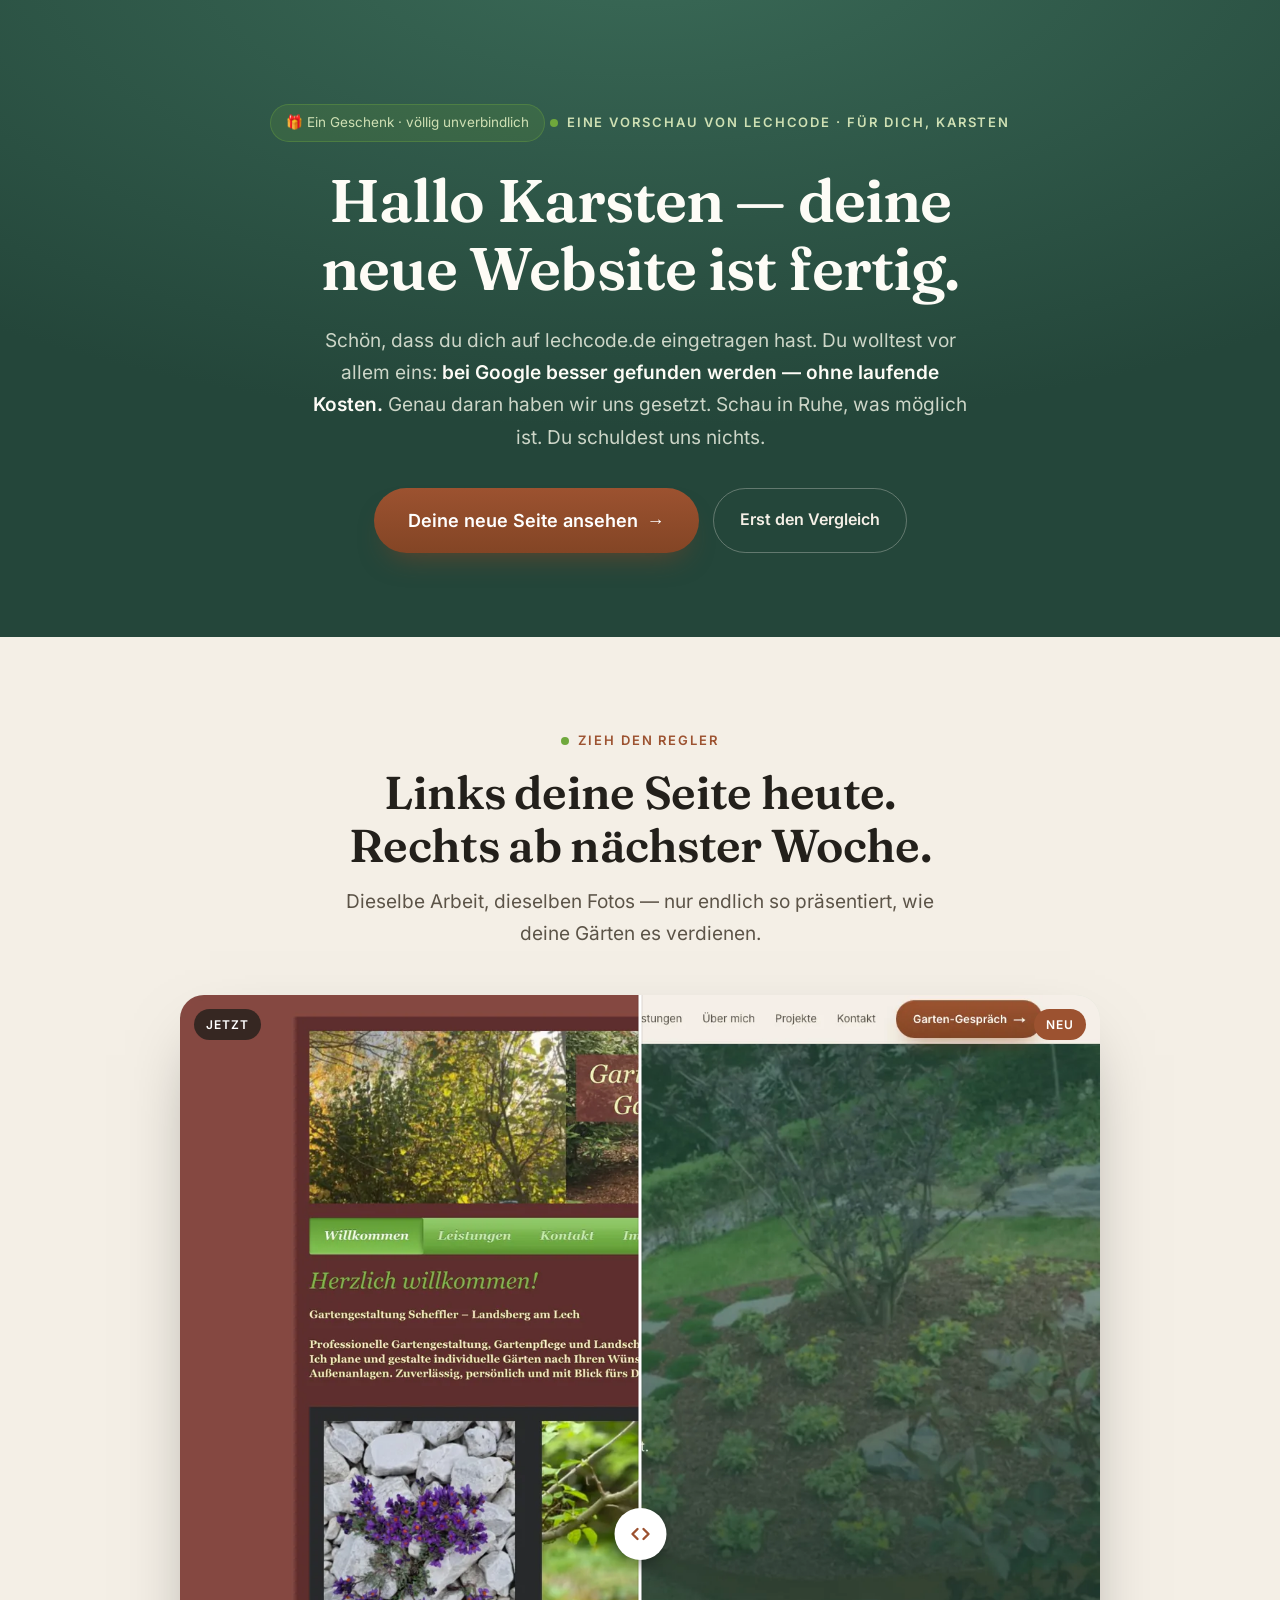
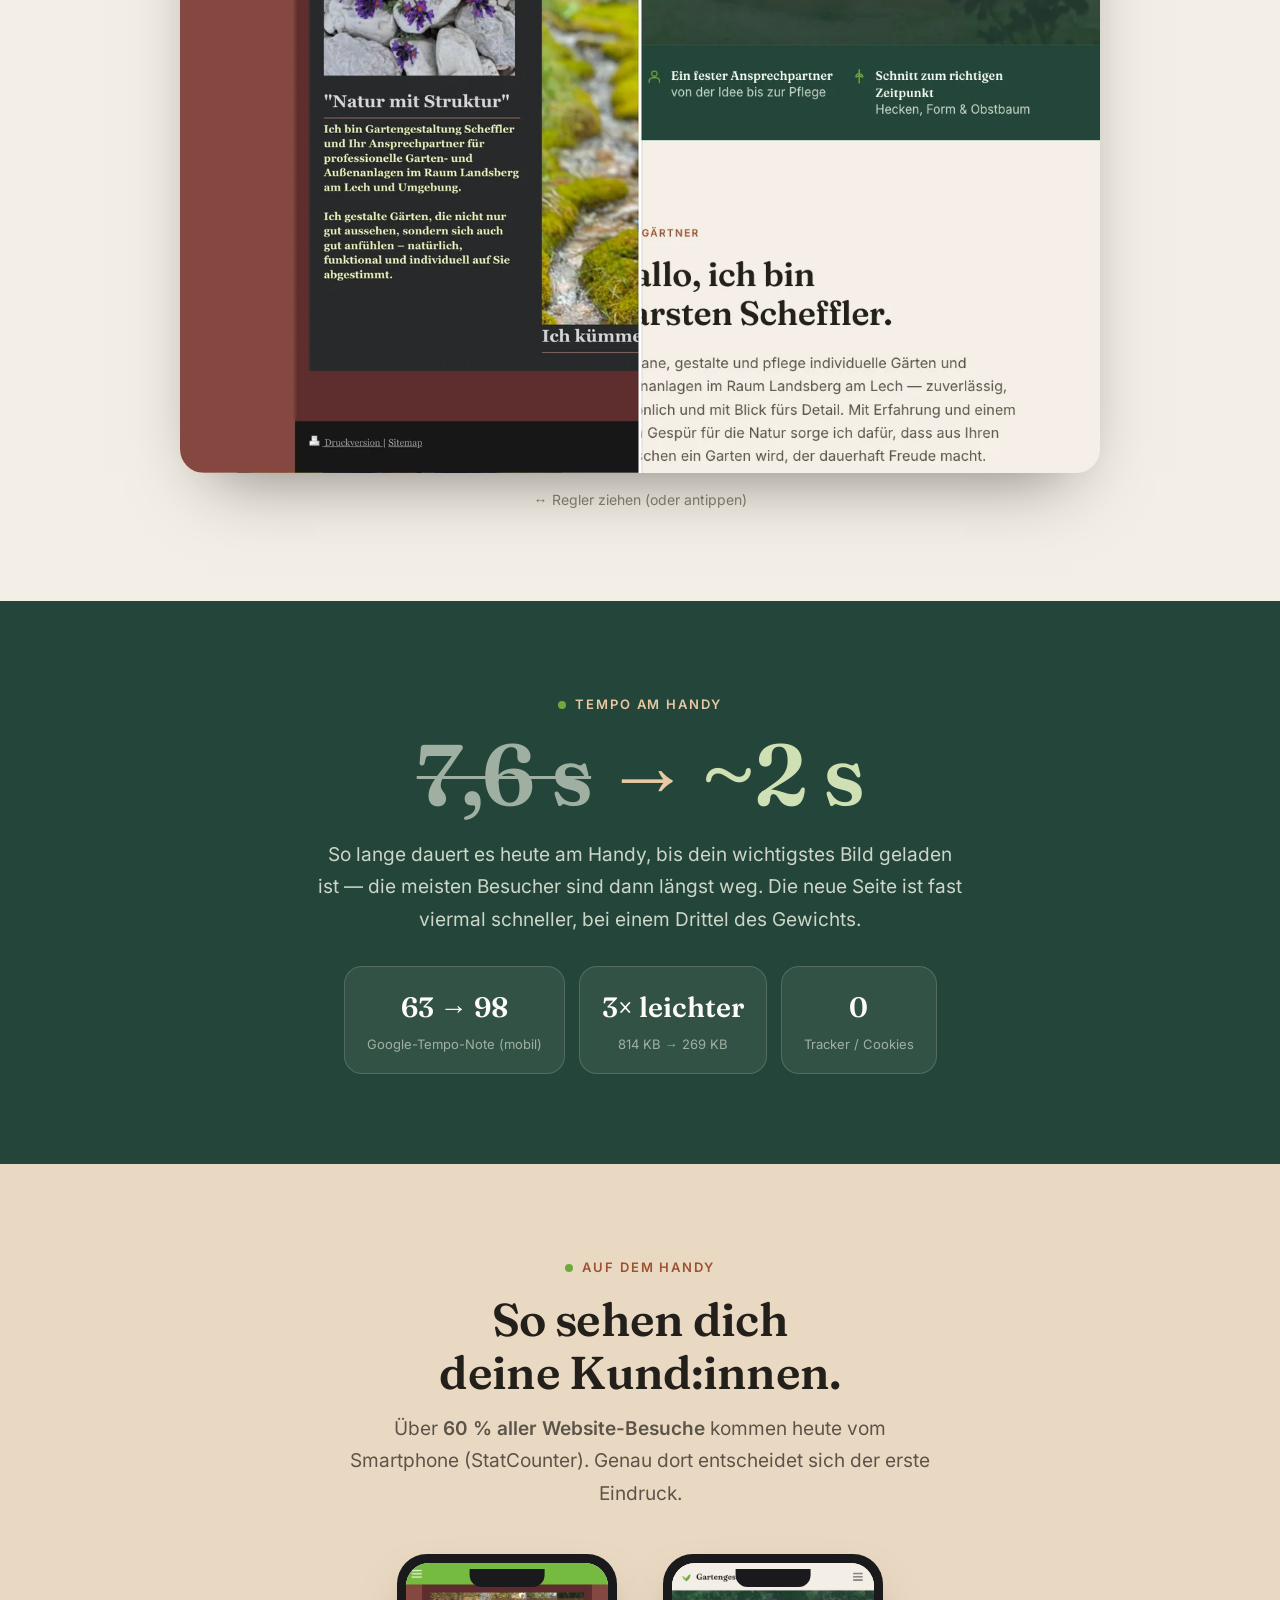
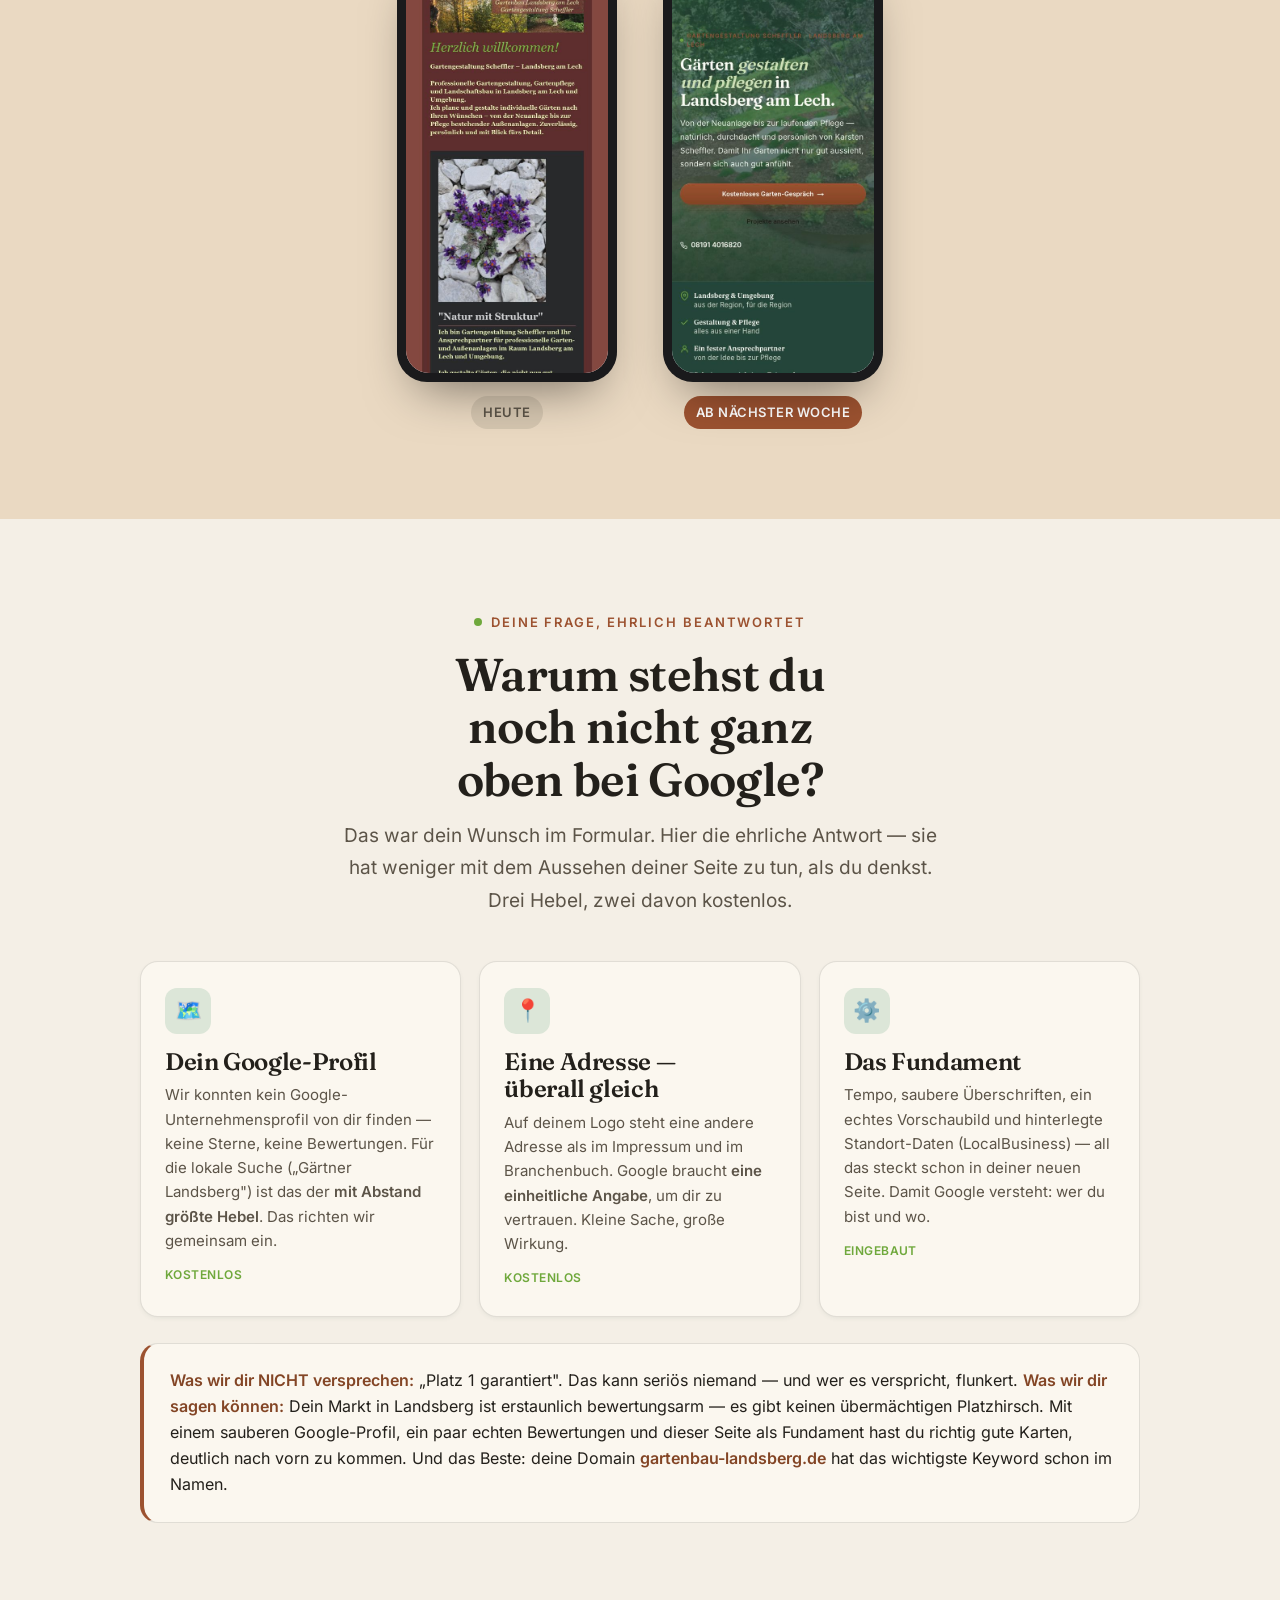
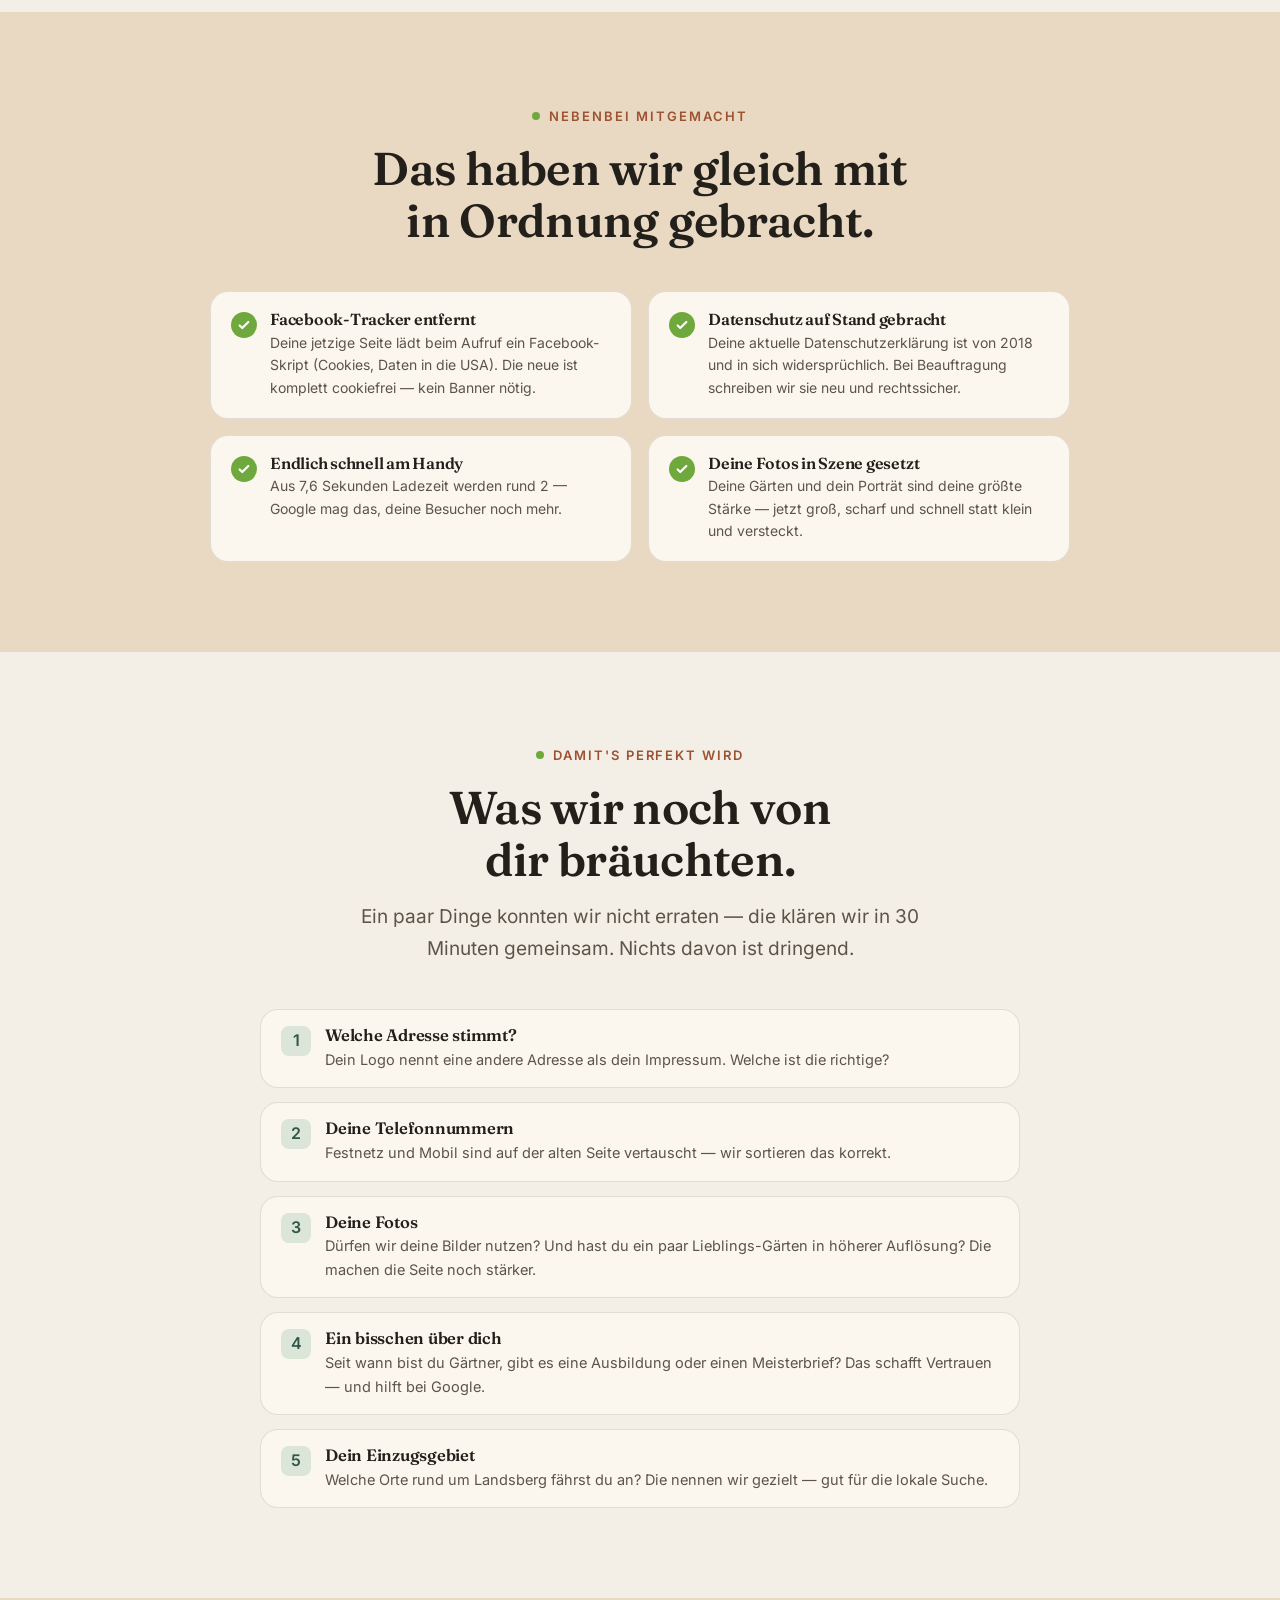
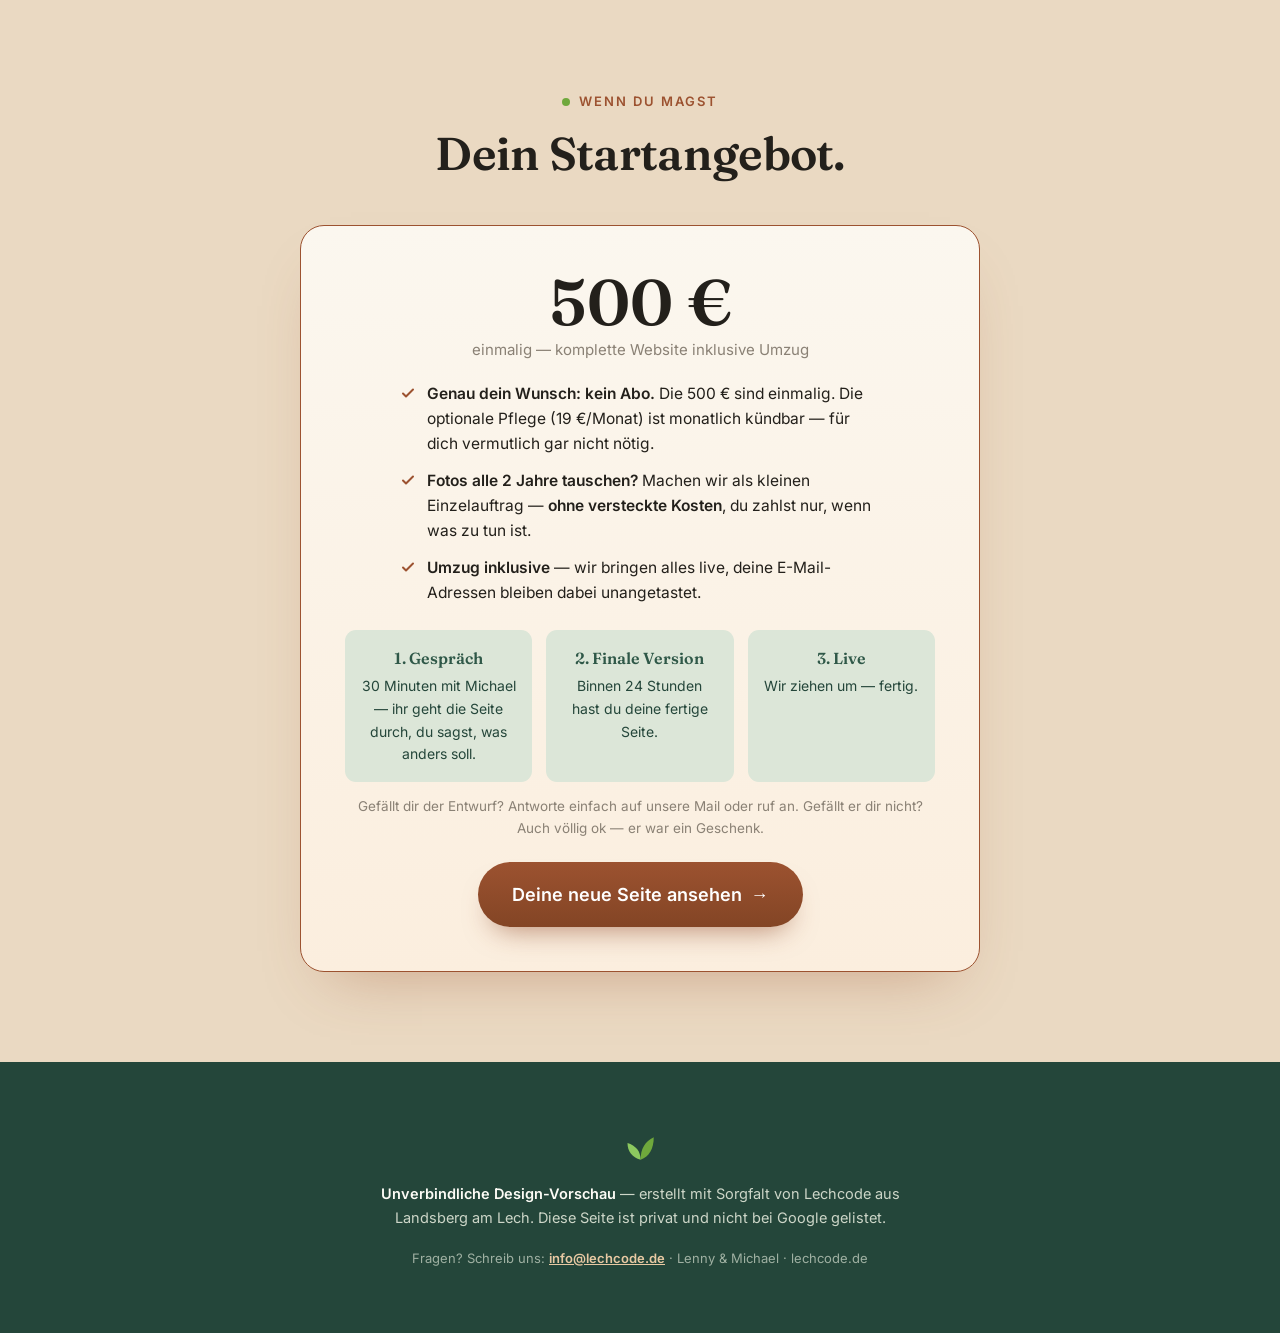
==== vorschau.html @ 244780f1 "Gartengestaltung Scheffler — Demo-Vorschau (Lechcode) Moderne, schnelle, cookiefreie One-Pager-Demo " ====
<!DOCTYPE html>
<!-- vorschau.html — Lechcode-Enthüllungsseite für Karsten Scheffler (ANFRAGE/Startangebot). Du-Form, persönlich, kein Druck. noindex. -->
<html lang="de">
<head>
  <meta charset="UTF-8" />
  <meta name="viewport" content="width=device-width, initial-scale=1.0" />
  <script>document.documentElement.classList.add('js');</script>
  <meta name="robots" content="noindex, nofollow" />
  <title>Für Karsten — deine neue Website von Lechcode</title>
  <meta name="description" content="Eine unverbindliche Design-Vorschau für Gartengestaltung Scheffler — und die ehrliche Antwort auf deine Frage: Warum stehe ich nicht ganz oben bei Google?" />
  <meta property="og:title" content="Für Karsten — deine neue Website ist fertig" />
  <meta property="og:description" content="Schau dir die Vorschau an: schneller, gefunden, ohne Abo. Ein Geschenk von Lechcode aus Landsberg." />
  <meta property="og:type" content="website" />
  <meta property="og:locale" content="de_DE" />
  <meta property="og:image" content="https://lechcode.github.io/gartenbau-landsberg-vorschau/assets/og.jpg" />
  <meta name="theme-color" content="#2F5848" />
  <link rel="icon" href="data:image/svg+xml,%3Csvg xmlns='http://www.w3.org/2000/svg' viewBox='0 0 64 64'%3E%3Crect width='64' height='64' rx='15' fill='%232F5848'/%3E%3Cpath d='M32 50 C 32 34, 38 24, 50 18 C 50 34, 44 46, 32 50 Z' fill='%236FA83C'/%3E%3Cpath d='M32 50 C 32 38, 26 30, 16 26 C 16 38, 22 47, 32 50 Z' fill='%238CC95F'/%3E%3C/svg%3E" />
  <link rel="stylesheet" href="assets/fonts.css">
  <style>
  :root{
    --forest:#2F5848; --forest-deep:#24463A; --forest-2:#3a6a57;
    --cream:#F4EFE6; --sand:#EAD9C2; --warm-white:#FBF7EF; --sage-soft:#DCE6D8;
    --clay:#9C5230; --clay-deep:#834525; --apple:#6FA83C;
    --ink:#23201B; --ink-soft:#5C5448; --ink-faint:#8a8175;
    --bone:#F4EFE6; --bone-dim:#cdd6c8; --bone-faint:#9fb0a2;
    --line-l:rgba(35,32,27,.12); --line-d:rgba(244,239,230,.16);
    --serif:"Fraunces","Fraunces Fallback",Georgia,serif;
    --sans:"Inter","Inter Fallback",-apple-system,Arial,sans-serif;
    --radius:18px; --radius-lg:24px; --radius-sm:11px; --radius-pill:999px;
    --s4:clamp(30px,3.4vw + 18px,46px); --s5:clamp(33px,5vw + 16px,60px);
    --s3:clamp(24px,2vw + 18px,32px); --s2:clamp(20px,1vw + 17px,24px); --s1:clamp(17px,.5vw + 15.5px,19px);
    --ease:cubic-bezier(.22,.61,.36,1);
    --focus:0 0 0 3px rgba(156,82,48,.45); --focus-d:0 0 0 3px rgba(140,201,95,.5);
  }
  *{margin:0;padding:0;box-sizing:border-box;}
  html{scroll-behavior:smooth;-webkit-text-size-adjust:100%;}
  body{background:var(--cream);color:var(--ink);font-family:var(--sans);line-height:1.62;-webkit-font-smoothing:antialiased;overflow-x:hidden;}
  h1,h2,h3{font-family:var(--serif);font-weight:600;line-height:1.14;letter-spacing:-.015em;text-wrap:balance;}
  a{color:inherit;} img,svg{display:block;max-width:100%;}
  .wrap{width:min(1000px,92vw);margin-inline:auto;}
  .narrow{width:min(760px,92vw);margin-inline:auto;}
  section{padding:clamp(48px,7vw,90px) 0;position:relative;}
  .eyebrow{font-weight:600;font-size:13px;letter-spacing:.15em;text-transform:uppercase;color:var(--clay);display:inline-flex;align-items:center;gap:9px;margin-bottom:16px;}
  .eyebrow::before{content:"";width:8px;height:8px;border-radius:50%;background:var(--apple);}
  .dark .eyebrow{color:#e8c9a3;}
  .btn{display:inline-flex;align-items:center;gap:9px;cursor:pointer;border:none;background:linear-gradient(180deg,var(--clay),var(--clay-deep));color:#fff;font-weight:650;font-size:16px;padding:15px 26px;border-radius:var(--radius-pill);box-shadow:0 16px 28px -14px rgba(140,69,37,.6);transition:transform .25s var(--ease);text-decoration:none;}
  .btn:hover{transform:translateY(-2px);}
  .btn .arr{transition:transform .25s var(--ease);} .btn:hover .arr{transform:translateX(4px);}
  .btn-big{font-size:18px;padding:18px 34px;}

  /* Hero */
  .hero{background:radial-gradient(120% 110% at 50% -10%,var(--forest-2),var(--forest-deep) 70%);color:var(--bone);text-align:center;padding:clamp(56px,9vw,104px) 0 clamp(48px,7vw,84px);}
  .hero h1{font-size:var(--s5);color:#fdfcf6;max-width:20ch;margin:0 auto;}
  .hero p{font-size:var(--s1);color:var(--bone-dim);max-width:56ch;margin:22px auto 0;line-height:1.7;}
  .hero .cta{margin-top:34px;display:flex;gap:14px;justify-content:center;flex-wrap:wrap;}
  .hero .ghost{background:transparent;border:1.5px solid rgba(244,239,230,.3);color:var(--bone);box-shadow:none;}
  .gift{display:inline-flex;align-items:center;gap:8px;font-size:13.5px;color:#cfe0b4;background:rgba(111,168,60,.16);border:1px solid rgba(111,168,60,.35);padding:7px 15px;border-radius:var(--radius-pill);margin-bottom:24px;}

  .sec-head{text-align:center;max-width:60ch;margin:0 auto clamp(28px,4vw,44px);}
  .sec-head h2{font-size:var(--s4);}
  .sec-head p{font-size:var(--s1);color:var(--ink-soft);margin-top:14px;line-height:1.7;}
  .dark{background:var(--forest-deep);color:var(--bone);}
  .dark h2{color:#fdfcf6;} .dark .sec-head p{color:var(--bone-dim);}
  .sand{background:var(--sand);}

  /* Before/After Slider */
  .ba{position:relative;width:100%;max-width:920px;margin:0 auto;aspect-ratio:1280/1500;border-radius:var(--radius-lg);overflow:hidden;box-shadow:0 30px 70px -30px rgba(0,0,0,.5);touch-action:pan-y;user-select:none;background:var(--sage-soft);}
  .ba img{position:absolute;inset:0;width:100%;height:100%;object-fit:cover;object-position:top;pointer-events:none;}
  .ba-top{will-change:clip-path;clip-path:inset(0 50% 0 0);}
  .ba-lbl{position:absolute;top:14px;z-index:4;font-size:12px;font-weight:700;letter-spacing:.08em;text-transform:uppercase;padding:6px 12px;border-radius:var(--radius-pill);color:#fff;}
  .ba-lbl.alt{left:14px;background:rgba(36,32,27,.8);}
  .ba-lbl.neu{right:14px;background:var(--clay);}
  .ba-div{position:absolute;top:0;bottom:0;left:50%;width:3px;background:#fff;transform:translateX(-1.5px);z-index:3;box-shadow:0 0 0 1px rgba(0,0,0,.1);}
  .ba-knob{position:absolute;top:50%;left:50%;transform:translate(-50%,-50%);width:52px;height:52px;border-radius:50%;background:#fff;border:none;cursor:ew-resize;z-index:4;display:grid;place-items:center;box-shadow:0 6px 18px -4px rgba(0,0,0,.5);}
  .ba-knob:focus-visible{outline:none;box-shadow:0 0 0 4px rgba(156,82,48,.5);}
  .ba-hint{text-align:center;font-size:14px;color:var(--ink-faint);margin-top:16px;}

  /* Tacho */
  .tacho{text-align:center;}
  .tacho .big{font-family:var(--serif);font-weight:600;font-size:clamp(44px,9vw,86px);color:#fdfcf6;line-height:1;letter-spacing:-.02em;}
  .tacho .big .old{color:var(--bone-faint);text-decoration:line-through;text-decoration-thickness:3px;}
  .tacho .big .new{color:#cfe0b4;}
  .tacho .big .arrow{color:#e8c9a3;margin:0 .15em;}
  .tacho p{color:var(--bone-dim);font-size:var(--s1);max-width:54ch;margin:22px auto 0;line-height:1.7;}
  .mini-stats{display:flex;gap:14px;justify-content:center;flex-wrap:wrap;margin-top:30px;}
  .mini{background:rgba(244,239,230,.07);border:1px solid var(--line-d);border-radius:var(--radius);padding:18px 22px;min-width:150px;}
  .mini .n{font-family:var(--serif);font-size:28px;color:#fdfcf6;font-weight:600;}
  .mini .l{font-size:13px;color:var(--bone-faint);margin-top:4px;}

  /* Phones */
  .phones{display:flex;gap:clamp(16px,4vw,46px);justify-content:center;align-items:flex-end;flex-wrap:wrap;}
  .phone{width:min(220px,42vw);}
  .phone .frame{position:relative;border-radius:30px;background:#1a1a1c;padding:9px;box-shadow:0 24px 50px -20px rgba(0,0,0,.5);}
  .phone .frame::before{content:"";position:absolute;top:15px;left:50%;transform:translateX(-50%);width:34%;height:18px;background:#1a1a1c;border-radius:0 0 12px 12px;z-index:3;}
  .phone .screen{position:relative;border-radius:23px;overflow:hidden;aspect-ratio:500/1015;background:#fff;}
  .phone .screen img{width:100%;height:100%;object-fit:cover;object-position:top;}
  .phone .cap{text-align:center;margin-top:14px;font-size:13px;font-weight:700;letter-spacing:.04em;text-transform:uppercase;padding:6px 12px;border-radius:var(--radius-pill);display:inline-block;}
  .phone.alt .cap{background:rgba(36,32,27,.1);color:var(--ink-soft);}
  .phone.neu .cap{background:var(--clay);color:#fff;}
  .phone .capwrap{text-align:center;}

  /* Cards */
  .cards{display:grid;grid-template-columns:repeat(3,1fr);gap:18px;margin-top:8px;}
  .card{background:var(--warm-white);border:1px solid var(--line-l);border-radius:var(--radius);padding:26px 24px;box-shadow:0 2px 6px -3px rgba(47,88,72,.16);}
  .dark .card{background:rgba(244,239,230,.05);border-color:var(--line-d);}
  .card .ic{display:inline-grid;place-items:center;width:46px;height:46px;border-radius:12px;background:var(--sage-soft);color:var(--forest);font-size:22px;margin-bottom:14px;}
  .dark .card .ic{background:rgba(111,168,60,.18);color:#cfe0b4;}
  .card h3{font-size:var(--s2);margin-bottom:8px;} .dark .card h3{color:#fdfcf6;}
  .card p{font-size:15px;color:var(--ink-soft);} .dark .card p{color:var(--bone-dim);}
  .card .free{display:inline-block;margin-top:12px;font-size:12px;font-weight:700;letter-spacing:.04em;text-transform:uppercase;color:var(--apple);}

  .honest{background:var(--warm-white);border:1px solid var(--line-l);border-left:4px solid var(--clay);border-radius:var(--radius);padding:24px 26px;margin-top:26px;}
  .honest b{color:var(--clay-deep);}
  .checklist{list-style:none;max-width:760px;margin:0 auto;display:flex;flex-direction:column;gap:14px;}
  .checklist li{display:flex;gap:14px;align-items:flex-start;background:var(--warm-white);border:1px solid var(--line-l);border-radius:var(--radius);padding:16px 20px;}
  .checklist .ic{flex:none;width:30px;height:30px;border-radius:8px;background:var(--sage-soft);color:var(--forest);display:grid;place-items:center;font-size:16px;font-weight:700;}
  .checklist h3{font-size:16.5px;margin-bottom:3px;} .checklist p{font-size:14.5px;color:var(--ink-soft);}

  /* Korrigiert-Liste */
  .fixed{display:grid;grid-template-columns:1fr 1fr;gap:16px;max-width:860px;margin:0 auto;}
  .fixed .row{display:flex;gap:13px;align-items:flex-start;background:var(--warm-white);border:1px solid var(--line-l);border-radius:var(--radius);padding:18px 20px;}
  .fixed .check{flex:none;width:26px;height:26px;border-radius:50%;background:var(--apple);display:grid;place-items:center;margin-top:2px;}
  .fixed h3{font-size:16px;margin-bottom:3px;} .fixed p{font-size:14px;color:var(--ink-soft);}

  /* Preis */
  .price{max-width:680px;margin:0 auto;background:linear-gradient(180deg,var(--warm-white),#fbeede);border:1px solid var(--clay);border-radius:var(--radius-lg);padding:clamp(28px,4vw,44px);text-align:center;box-shadow:0 30px 60px -30px rgba(156,82,48,.4);}
  .price .amount{font-family:var(--serif);font-size:clamp(40px,8vw,64px);font-weight:600;color:var(--ink);line-height:1;}
  .price .amount small{display:block;font-size:15px;color:var(--ink-faint);font-weight:400;margin-top:8px;font-family:var(--sans);}
  .price ul{list-style:none;text-align:left;max-width:480px;margin:24px auto;display:flex;flex-direction:column;gap:12px;}
  .price li{display:flex;gap:11px;align-items:flex-start;font-size:15.5px;color:var(--ink);}
  .price li svg{flex:none;margin-top:4px;}
  .price .fine{font-size:13.5px;color:var(--ink-faint);margin-top:14px;}
  .steps3{display:flex;gap:14px;justify-content:center;flex-wrap:wrap;margin:24px auto 0;max-width:760px;}
  .steps3 .st{flex:1;min-width:150px;background:var(--sage-soft);border-radius:var(--radius-sm);padding:16px;font-size:14px;color:var(--forest-deep);}
  .steps3 .st b{display:block;font-family:var(--serif);font-size:16px;margin-bottom:4px;color:var(--forest);}

  footer{background:var(--forest-deep);color:var(--bone-dim);text-align:center;padding:clamp(40px,6vw,64px) 0;}
  footer .leaf{width:40px;height:40px;margin:0 auto 16px;}
  footer p{font-size:14.5px;max-width:60ch;margin:0 auto;line-height:1.7;}
  footer .soft{color:var(--bone-faint);font-size:13px;margin-top:16px;}
  footer a{color:#e8c9a3;font-weight:600;}

  a:focus-visible,.btn:focus-visible{outline:none;box-shadow:var(--focus);border-radius:var(--radius-pill);}
  .dark a:focus-visible,.hero a:focus-visible,footer a:focus-visible{box-shadow:var(--focus-d);}
  @media (max-width:760px){ .cards,.fixed{grid-template-columns:1fr;} }
  @media (prefers-reduced-motion:reduce){ *{animation:none !important;scroll-behavior:auto;} .btn,.ba-top{transition:none !important;} }
  </style>
</head>
<body>

  <!-- 1 · BEGRÜSSUNG -->
  <section class="hero">
    <div class="wrap">
      <span class="gift">🎁 Ein Geschenk · völlig unverbindlich</span>
      <span class="eyebrow" style="justify-content:center;color:#cfe0b4;">Eine Vorschau von Lechcode · für dich, Karsten</span>
      <h1>Hallo Karsten — deine neue Website ist fertig.</h1>
      <p>Schön, dass du dich auf lechcode.de eingetragen hast. Du wolltest vor allem eins: <b style="color:#fdfcf6;">bei Google besser gefunden werden — ohne laufende Kosten.</b> Genau daran haben wir uns gesetzt. Schau in Ruhe, was möglich ist. Du schuldest uns nichts.</p>
      <div class="cta">
        <a class="btn btn-big" href="index.html" target="_blank" rel="noopener">Deine neue Seite ansehen <span class="arr">→</span></a>
        <a class="btn ghost" href="#vergleich">Erst den Vergleich</a>
      </div>
    </div>
  </section>

  <!-- 2 · VORHER/NACHHER SLIDER -->
  <section class="light" id="vergleich">
    <div class="wrap">
      <div class="sec-head">
        <span class="eyebrow" style="justify-content:center;">Zieh den Regler</span>
        <h2>Links deine Seite heute. Rechts ab nächster Woche.</h2>
        <p>Dieselbe Arbeit, dieselben Fotos — nur endlich so präsentiert, wie deine Gärten es verdienen.</p>
      </div>
      <div class="ba" id="ba">
        <img class="ba-bottom" src="assets/slider-neu.jpg" srcset="assets/slider-neu.webp" alt="Die neue Website von Gartengestaltung Scheffler" width="1280" height="1500" fetchpriority="high">
        <img class="ba-top" id="baTop" src="assets/slider-alt.jpg" srcset="assets/slider-alt.webp" alt="Die bisherige Website" width="1280" height="1500">
        <span class="ba-lbl alt">Jetzt</span>
        <span class="ba-lbl neu">Neu</span>
        <div class="ba-div" id="baDiv">
          <button class="ba-knob" id="baKnob" type="button" aria-label="Vergleichsregler — mit Pfeiltasten verschiebbar" aria-valuenow="50" aria-valuemin="0" aria-valuemax="100" role="slider">
            <svg width="24" height="24" viewBox="0 0 24 24" fill="none" stroke="#9C5230" stroke-width="2.4" stroke-linecap="round" stroke-linejoin="round" aria-hidden="true"><path d="M9 7l-5 5 5 5M15 7l5 5-5 5"/></svg>
          </button>
        </div>
      </div>
      <p class="ba-hint">↔ Regler ziehen (oder antippen)</p>
    </div>
  </section>

  <!-- 3 · TACHO -->
  <section class="dark tacho">
    <div class="wrap">
      <span class="eyebrow" style="justify-content:center;">Tempo am Handy</span>
      <div class="big"><span class="old">7,6 s</span><span class="arrow">→</span><span class="new">~2 s</span></div>
      <p>So lange dauert es heute am Handy, bis dein wichtigstes Bild geladen ist — die meisten Besucher sind dann längst weg. Die neue Seite ist fast viermal schneller, bei einem Drittel des Gewichts.</p>
      <div class="mini-stats">
        <div class="mini"><div class="n">63 → 98</div><div class="l">Google-Tempo-Note (mobil)</div></div>
        <div class="mini"><div class="n">3× leichter</div><div class="l">814 KB → 269 KB</div></div>
        <div class="mini"><div class="n">0</div><div class="l">Tracker / Cookies</div></div>
      </div>
    </div>
  </section>

  <!-- 4 · HANDY-REFRAME -->
  <section class="sand">
    <div class="wrap">
      <div class="sec-head">
        <span class="eyebrow" style="justify-content:center;">Auf dem Handy</span>
        <h2>So sehen dich deine Kund:innen.</h2>
        <p>Über <b>60 % aller Website-Besuche</b> kommen heute vom Smartphone (StatCounter). Genau dort entscheidet sich der erste Eindruck.</p>
      </div>
      <div class="phones">
        <div class="phone alt">
          <div class="frame"><div class="screen"><img src="assets/phone-alt.jpg" alt="Bisherige Seite auf dem Handy" width="500" height="1015" loading="lazy" decoding="async"></div></div>
          <div class="capwrap"><span class="cap">Heute</span></div>
        </div>
        <div class="phone neu">
          <div class="frame"><div class="screen"><img src="assets/phone-neu.jpg" alt="Neue Seite auf dem Handy" width="500" height="1015" loading="lazy" decoding="async"></div></div>
          <div class="capwrap"><span class="cap">Ab nächster Woche</span></div>
        </div>
      </div>
    </div>
  </section>

  <!-- 5 · SEO EHRLICH (Herzstück) -->
  <section class="light">
    <div class="wrap">
      <div class="sec-head">
        <span class="eyebrow" style="justify-content:center;">Deine Frage, ehrlich beantwortet</span>
        <h2>Warum stehst du noch nicht ganz oben bei Google?</h2>
        <p>Das war dein Wunsch im Formular. Hier die ehrliche Antwort — sie hat weniger mit dem Aussehen deiner Seite zu tun, als du denkst. Drei Hebel, zwei davon kostenlos.</p>
      </div>
      <div class="cards">
        <div class="card">
          <span class="ic">🗺️</span>
          <h3>Dein Google-Profil</h3>
          <p>Wir konnten kein Google-Unternehmensprofil von dir finden — keine Sterne, keine Bewertungen. Für die lokale Suche („Gärtner Landsberg") ist das der <b>mit Abstand größte Hebel</b>. Das richten wir gemeinsam ein.</p>
          <span class="free">kostenlos</span>
        </div>
        <div class="card">
          <span class="ic">📍</span>
          <h3>Eine Adresse — überall gleich</h3>
          <p>Auf deinem Logo steht eine andere Adresse als im Impressum und im Branchenbuch. Google braucht <b>eine einheitliche Angabe</b>, um dir zu vertrauen. Kleine Sache, große Wirkung.</p>
          <span class="free">kostenlos</span>
        </div>
        <div class="card">
          <span class="ic">⚙️</span>
          <h3>Das Fundament</h3>
          <p>Tempo, saubere Überschriften, ein echtes Vorschaubild und hinterlegte Standort-Daten (LocalBusiness) — all das steckt schon in deiner neuen Seite. Damit Google versteht: wer du bist und wo.</p>
          <span class="free">eingebaut</span>
        </div>
      </div>
      <div class="honest">
        <p><b>Was wir dir NICHT versprechen:</b> „Platz 1 garantiert". Das kann seriös niemand — und wer es verspricht, flunkert. <b>Was wir dir sagen können:</b> Dein Markt in Landsberg ist erstaunlich bewertungsarm — es gibt keinen übermächtigen Platzhirsch. Mit einem sauberen Google-Profil, ein paar echten Bewertungen und dieser Seite als Fundament hast du richtig gute Karten, deutlich nach vorn zu kommen. Und das Beste: deine Domain <b>gartenbau-landsberg.de</b> hat das wichtigste Keyword schon im Namen.</p>
      </div>
    </div>
  </section>

  <!-- 6 · MITKORRIGIERT -->
  <section class="light sand">
    <div class="wrap">
      <div class="sec-head">
        <span class="eyebrow" style="justify-content:center;">Nebenbei mitgemacht</span>
        <h2>Das haben wir gleich mit in Ordnung gebracht.</h2>
      </div>
      <div class="fixed">
        <div class="row"><span class="check"><svg width="14" height="14" viewBox="0 0 16 16"><path d="M3 8.5l3 3 7-7" fill="none" stroke="#fff" stroke-width="2.4" stroke-linecap="round" stroke-linejoin="round"/></svg></span><div><h3>Facebook-Tracker entfernt</h3><p>Deine jetzige Seite lädt beim Aufruf ein Facebook-Skript (Cookies, Daten in die USA). Die neue ist komplett cookiefrei — kein Banner nötig.</p></div></div>
        <div class="row"><span class="check"><svg width="14" height="14" viewBox="0 0 16 16"><path d="M3 8.5l3 3 7-7" fill="none" stroke="#fff" stroke-width="2.4" stroke-linecap="round" stroke-linejoin="round"/></svg></span><div><h3>Datenschutz auf Stand gebracht</h3><p>Deine aktuelle Datenschutzerklärung ist von 2018 und in sich widersprüchlich. Bei Beauftragung schreiben wir sie neu und rechtssicher.</p></div></div>
        <div class="row"><span class="check"><svg width="14" height="14" viewBox="0 0 16 16"><path d="M3 8.5l3 3 7-7" fill="none" stroke="#fff" stroke-width="2.4" stroke-linecap="round" stroke-linejoin="round"/></svg></span><div><h3>Endlich schnell am Handy</h3><p>Aus 7,6 Sekunden Ladezeit werden rund 2 — Google mag das, deine Besucher noch mehr.</p></div></div>
        <div class="row"><span class="check"><svg width="14" height="14" viewBox="0 0 16 16"><path d="M3 8.5l3 3 7-7" fill="none" stroke="#fff" stroke-width="2.4" stroke-linecap="round" stroke-linejoin="round"/></svg></span><div><h3>Deine Fotos in Szene gesetzt</h3><p>Deine Gärten und dein Porträt sind deine größte Stärke — jetzt groß, scharf und schnell statt klein und versteckt.</p></div></div>
      </div>
    </div>
  </section>

  <!-- 7 · WAS WIR NOCH BRAUCHEN -->
  <section class="light">
    <div class="narrow">
      <div class="sec-head">
        <span class="eyebrow" style="justify-content:center;">Damit's perfekt wird</span>
        <h2>Was wir noch von dir bräuchten.</h2>
        <p>Ein paar Dinge konnten wir nicht erraten — die klären wir in 30 Minuten gemeinsam. Nichts davon ist dringend.</p>
      </div>
      <ul class="checklist">
        <li><span class="ic">1</span><div><h3>Welche Adresse stimmt?</h3><p>Dein Logo nennt eine andere Adresse als dein Impressum. Welche ist die richtige?</p></div></li>
        <li><span class="ic">2</span><div><h3>Deine Telefonnummern</h3><p>Festnetz und Mobil sind auf der alten Seite vertauscht — wir sortieren das korrekt.</p></div></li>
        <li><span class="ic">3</span><div><h3>Deine Fotos</h3><p>Dürfen wir deine Bilder nutzen? Und hast du ein paar Lieblings-Gärten in höherer Auflösung? Die machen die Seite noch stärker.</p></div></li>
        <li><span class="ic">4</span><div><h3>Ein bisschen über dich</h3><p>Seit wann bist du Gärtner, gibt es eine Ausbildung oder einen Meisterbrief? Das schafft Vertrauen — und hilft bei Google.</p></div></li>
        <li><span class="ic">5</span><div><h3>Dein Einzugsgebiet</h3><p>Welche Orte rund um Landsberg fährst du an? Die nennen wir gezielt — gut für die lokale Suche.</p></div></li>
      </ul>
    </div>
  </section>

  <!-- 8 · PREIS / NÄCHSTER SCHRITT -->
  <section class="light sand">
    <div class="wrap">
      <div class="sec-head">
        <span class="eyebrow" style="justify-content:center;">Wenn du magst</span>
        <h2>Dein Startangebot.</h2>
      </div>
      <div class="price">
        <div class="amount">500 €<small>einmalig — komplette Website inklusive Umzug</small></div>
        <ul>
          <li><svg width="16" height="16" viewBox="0 0 16 16"><path d="M3 8.5l3 3 7-7" fill="none" stroke="#9C5230" stroke-width="2" stroke-linecap="round" stroke-linejoin="round"/></svg> <span><b>Genau dein Wunsch: kein Abo.</b> Die 500 € sind einmalig. Die optionale Pflege (19 €/Monat) ist monatlich kündbar — für dich vermutlich gar nicht nötig.</span></li>
          <li><svg width="16" height="16" viewBox="0 0 16 16"><path d="M3 8.5l3 3 7-7" fill="none" stroke="#9C5230" stroke-width="2" stroke-linecap="round" stroke-linejoin="round"/></svg> <span><b>Fotos alle 2 Jahre tauschen?</b> Machen wir als kleinen Einzelauftrag — <b>ohne versteckte Kosten</b>, du zahlst nur, wenn was zu tun ist.</span></li>
          <li><svg width="16" height="16" viewBox="0 0 16 16"><path d="M3 8.5l3 3 7-7" fill="none" stroke="#9C5230" stroke-width="2" stroke-linecap="round" stroke-linejoin="round"/></svg> <span><b>Umzug inklusive</b> — wir bringen alles live, deine E-Mail-Adressen bleiben dabei unangetastet.</span></li>
        </ul>
        <div class="steps3">
          <div class="st"><b>1. Gespräch</b>30 Minuten mit Michael — ihr geht die Seite durch, du sagst, was anders soll.</div>
          <div class="st"><b>2. Finale Version</b>Binnen 24 Stunden hast du deine fertige Seite.</div>
          <div class="st"><b>3. Live</b>Wir ziehen um — fertig.</div>
        </div>
        <p class="fine">Gefällt dir der Entwurf? Antworte einfach auf unsere Mail oder ruf an. Gefällt er dir nicht? Auch völlig ok — er war ein Geschenk.</p>
        <a class="btn btn-big" href="index.html" target="_blank" rel="noopener" style="margin-top:22px;">Deine neue Seite ansehen <span class="arr">→</span></a>
      </div>
    </div>
  </section>

  <!-- 9 · FOOTER -->
  <footer>
    <div class="narrow">
      <svg class="leaf" viewBox="0 0 64 64" fill="none" aria-hidden="true"><path d="M33 54 C 33 36, 40 25, 54 18 C 54 36, 47 49, 33 54 Z" fill="#6FA83C"/><path d="M33 54 C 33 40, 25 31, 12 27 C 12 40, 19 50, 33 54 Z" fill="#8CC95F"/></svg>
      <p><b style="color:#fdfcf6;">Unverbindliche Design-Vorschau</b> — erstellt mit Sorgfalt von Lechcode aus Landsberg am Lech. Diese Seite ist privat und nicht bei Google gelistet.</p>
      <p class="soft">Fragen? Schreib uns: <a href="mailto:info@lechcode.de">info@lechcode.de</a> · Lenny &amp; Michael · lechcode.de</p>
    </div>
  </footer>

  <script>
  (function(){
    var ba=document.getElementById('ba'), top=document.getElementById('baTop'),
        div=document.getElementById('baDiv'), knob=document.getElementById('baKnob');
    if(!ba)return;
    function set(p){
      p=Math.max(0,Math.min(100,p));
      top.style.clipPath='inset(0 '+(100-p)+'% 0 0)';
      div.style.left=p+'%';
      knob.setAttribute('aria-valuenow',Math.round(p));
    }
    function fromEvent(e){
      var r=ba.getBoundingClientRect();
      var x=(e.touches?e.touches[0].clientX:e.clientX)-r.left;
      set(x/r.width*100);
    }
    var dragging=false;
    function down(e){dragging=true;try{knob.setPointerCapture&&e.pointerId!=null&&knob.setPointerCapture(e.pointerId);}catch(_){} fromEvent(e); if(e.cancelable&&e.type!=='pointerdown')e.preventDefault();}
    function move(e){if(dragging)fromEvent(e);}
    function up(){dragging=false;}
    ba.addEventListener('pointerdown',down);
    window.addEventListener('pointermove',move);
    window.addEventListener('pointerup',up);
    // Tastatur
    knob.addEventListener('keydown',function(e){
      var cur=parseFloat(knob.getAttribute('aria-valuenow'))||50;
      if(e.key==='ArrowLeft'){set(cur-4);e.preventDefault();}
      if(e.key==='ArrowRight'){set(cur+4);e.preventDefault();}
    });
    set(50);
  })();
  </script>
</body>
</html>
---- assets/fonts.css ----
/* ============================================================
   Gartengestaltung Scheffler — lokale Schriften (keine externen Requests)
   Serif (Headlines):  Fraunces  400 / 600   — latin-Subset, woff2
   Sans  (Fließtext):  Inter     400 / 600   — latin-Subset, woff2
   Alle Dateien liegen lokal in assets/fonts/.
   font-display: swap  + size-adjust-Fallbacks gegen Layout-Shift (CLS).
   ============================================================ */

/* ---------- Fraunces (Serif) ---------- */
@font-face {
  font-family: "Fraunces";
  font-style: normal;
  font-weight: 400;
  font-display: swap;
  src: url("fonts/fraunces-400.woff2") format("woff2");
}
@font-face {
  font-family: "Fraunces";
  font-style: normal;
  font-weight: 600;
  font-display: swap;
  src: url("fonts/fraunces-600.woff2") format("woff2");
}

/* ---------- Inter (Sans) ---------- */
@font-face {
  font-family: "Inter";
  font-style: normal;
  font-weight: 400;
  font-display: swap;
  src: url("fonts/inter-400.woff2") format("woff2");
}
@font-face {
  font-family: "Inter";
  font-style: normal;
  font-weight: 600;
  font-display: swap;
  src: url("fonts/inter-600.woff2") format("woff2");
}

/* ---------- Fallback-Metriken (gegen Font-Swap-Sprung) ----------
   Gemessen: avg. Kleinbuchstaben-Vorschub der Webfont vs. System-Fallback.
   "Fraunces Fallback"  -> Georgia hochskaliert (Webfont breiter)
   "Inter Fallback"     -> Arial  hochskaliert (Webfont breiter)
   Im Stylesheet als letzte Stufe nutzen, z. B.:
     font-family: "Fraunces", "Fraunces Fallback", Georgia, serif;
     font-family: "Inter",    "Inter Fallback",    Arial, sans-serif;
*/
@font-face {
  font-family: "Fraunces Fallback";
  src: local("Georgia");
  size-adjust: 108.4%;
  ascent-override: 97.8%;
  descent-override: 25.5%;
  line-gap-override: 0%;
}
@font-face {
  font-family: "Inter Fallback";
  src: local("Arial");
  size-adjust: 107.1%;
  ascent-override: 96.9%;
  descent-override: 24.1%;
  line-gap-override: 0%;
}
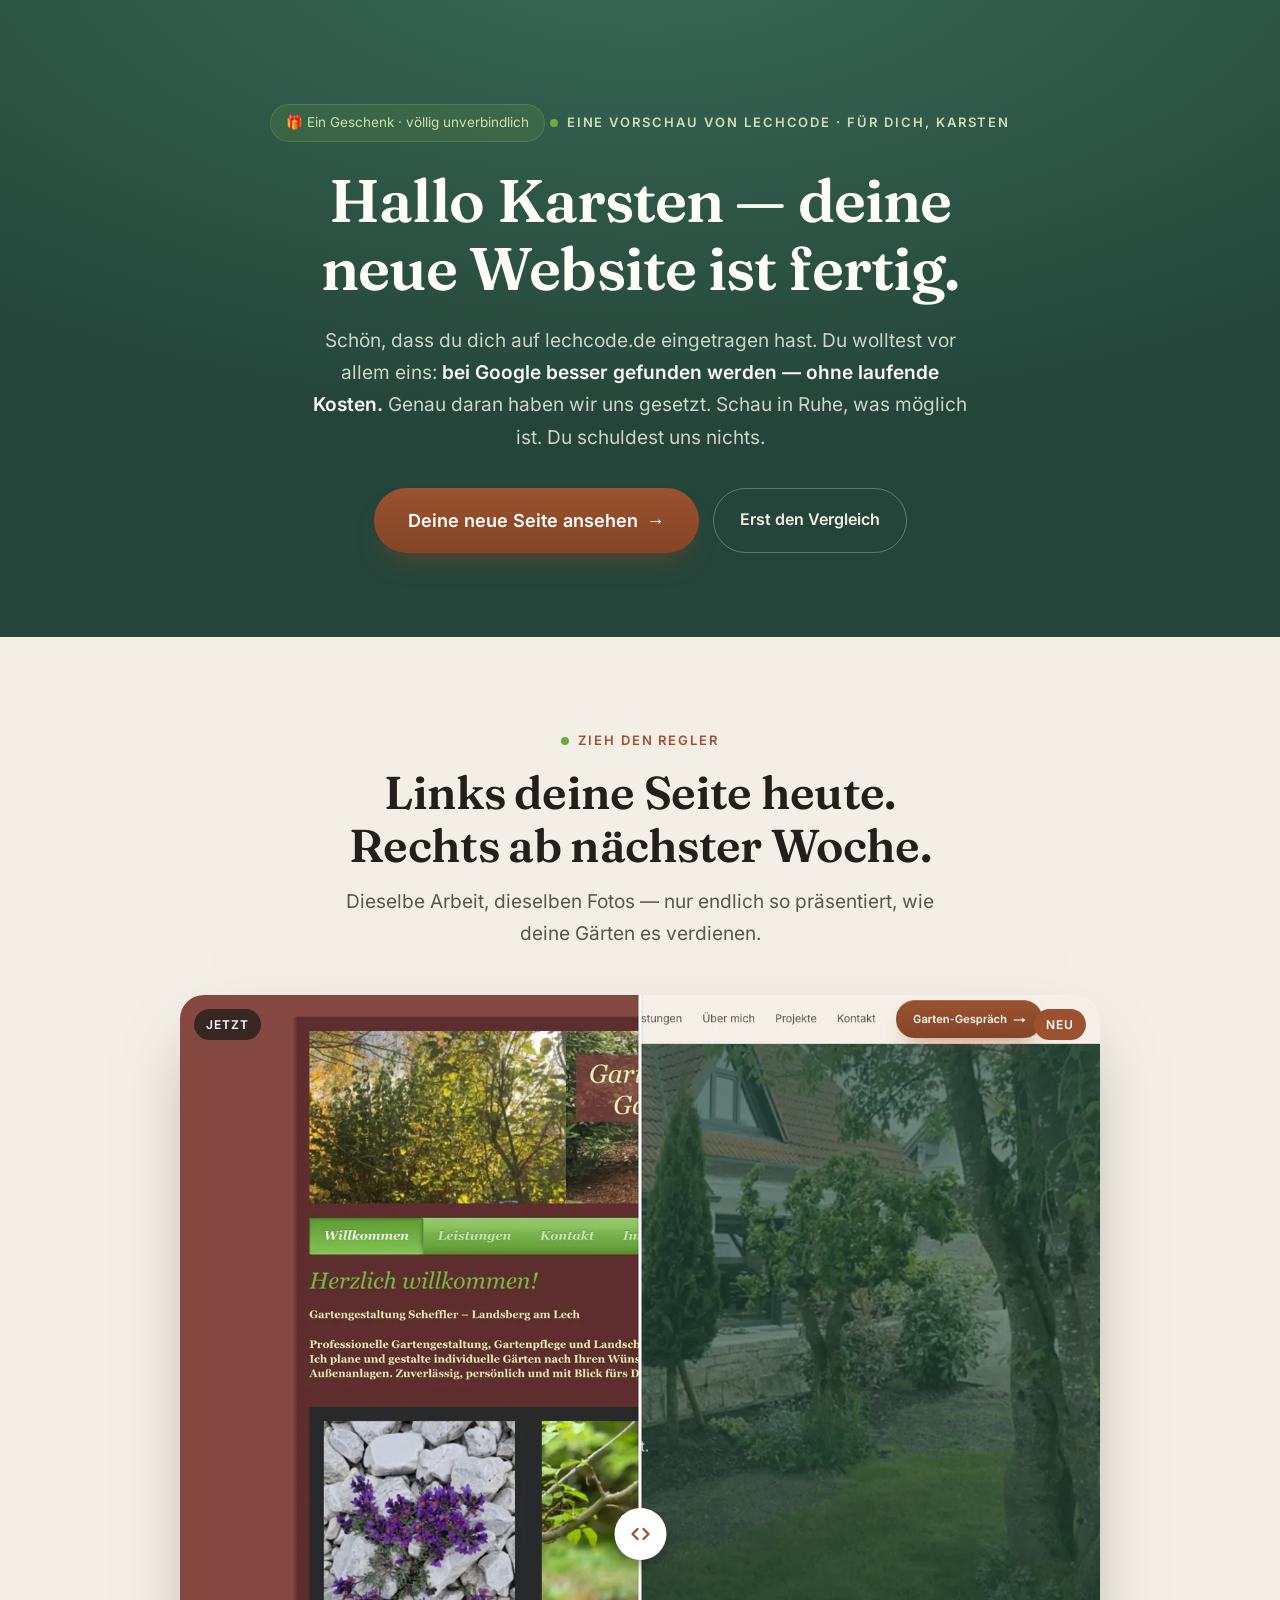
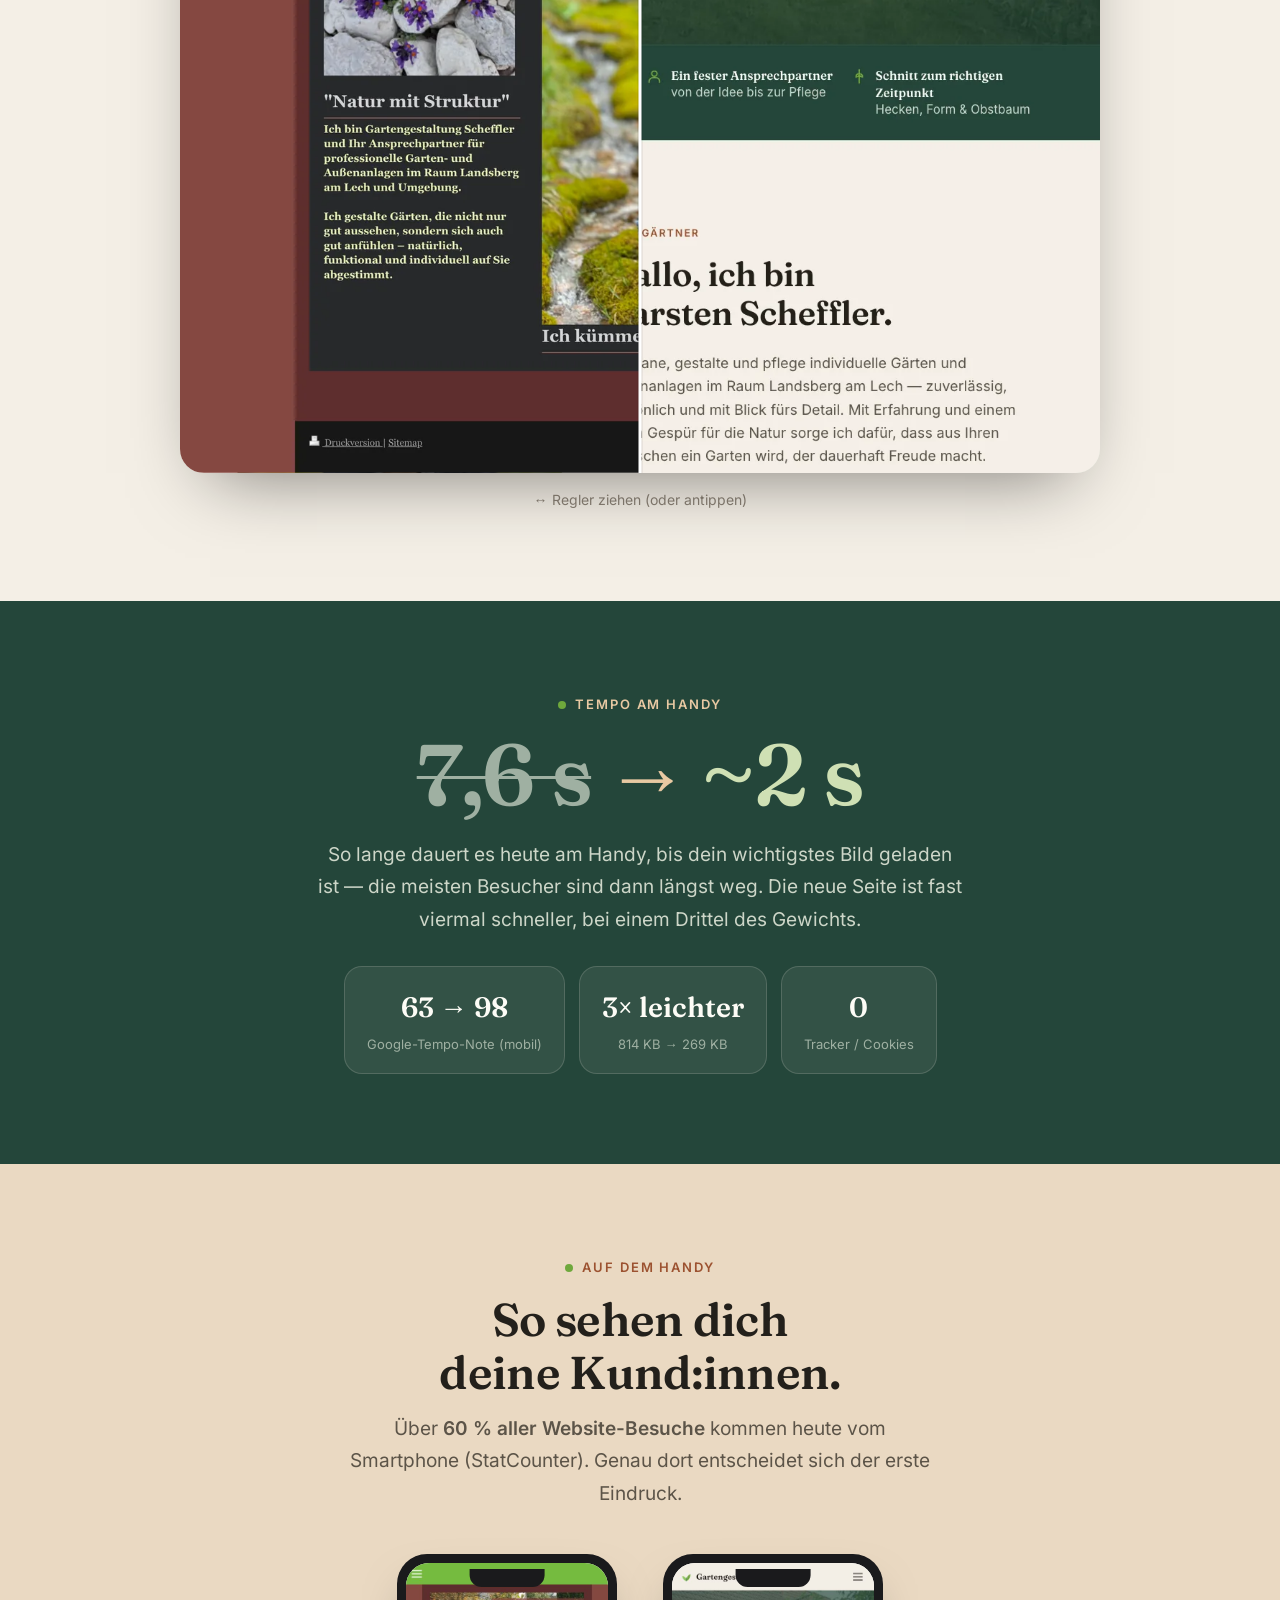
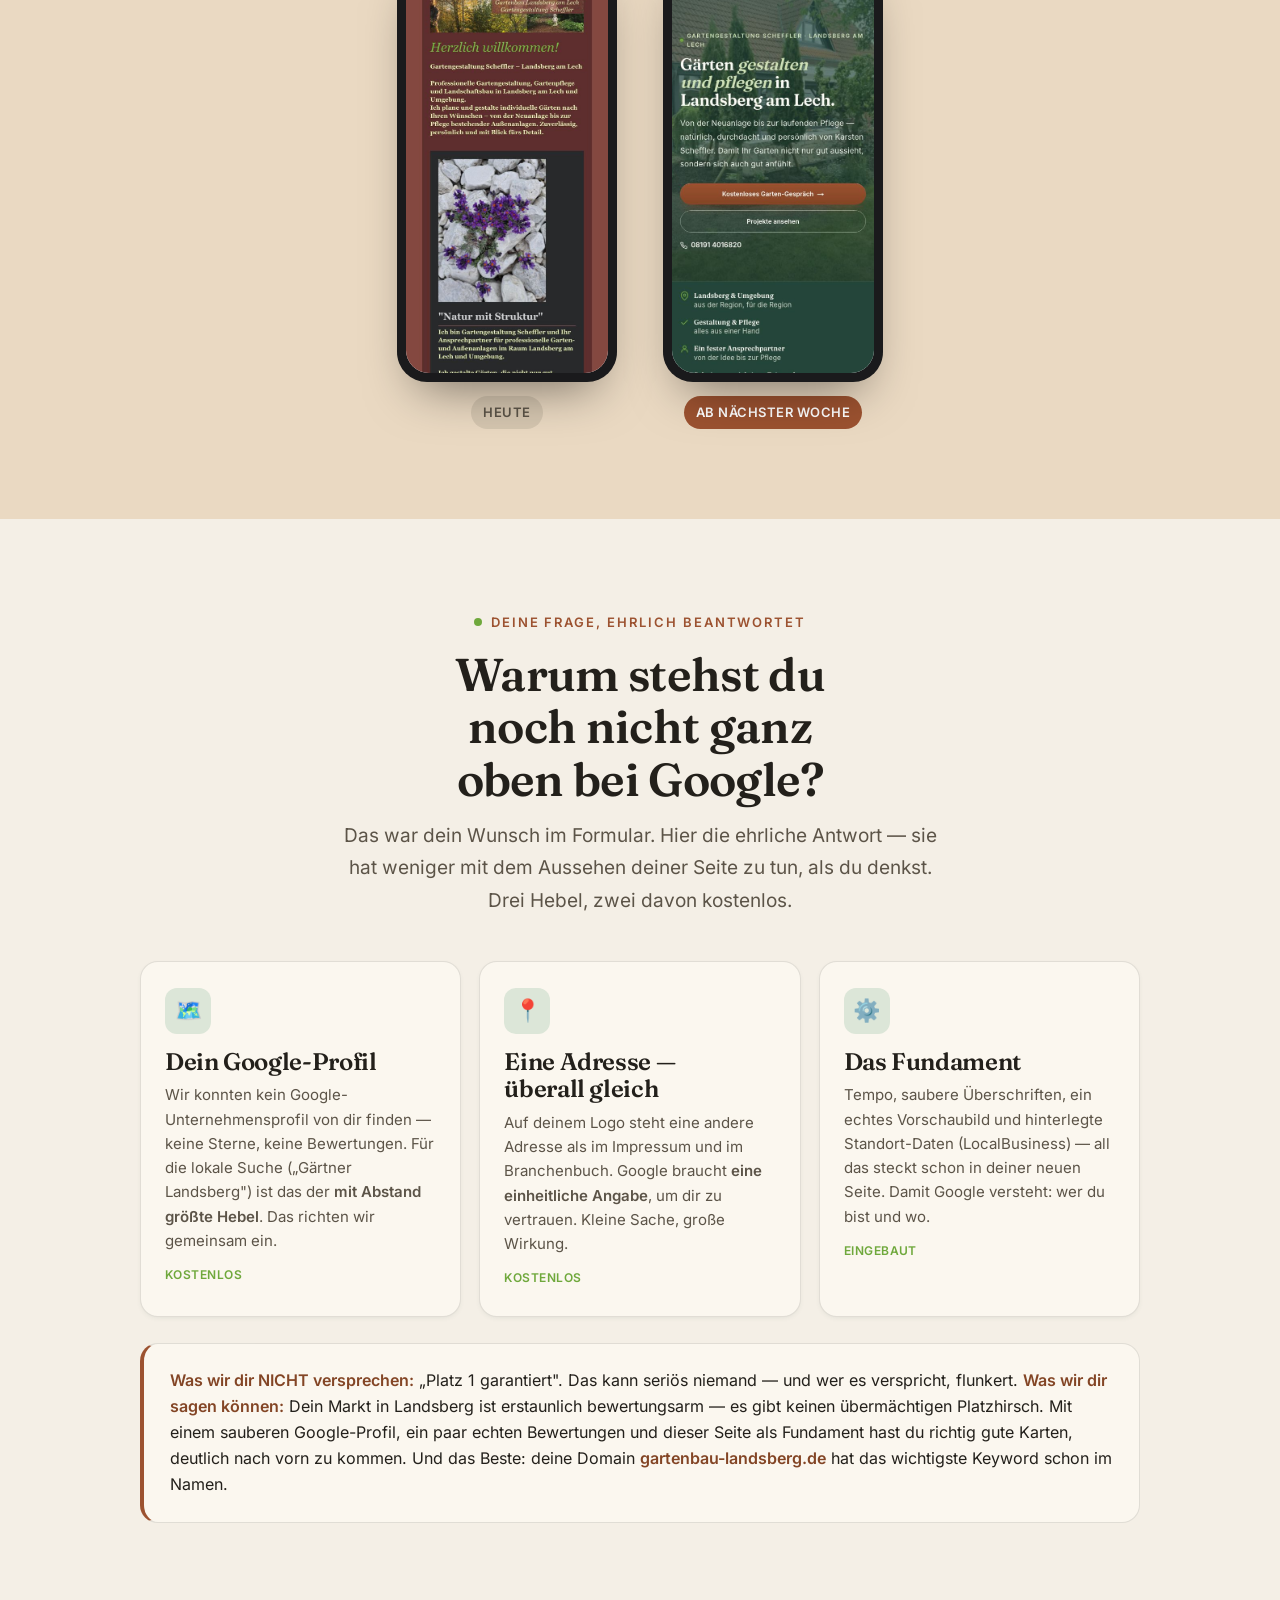
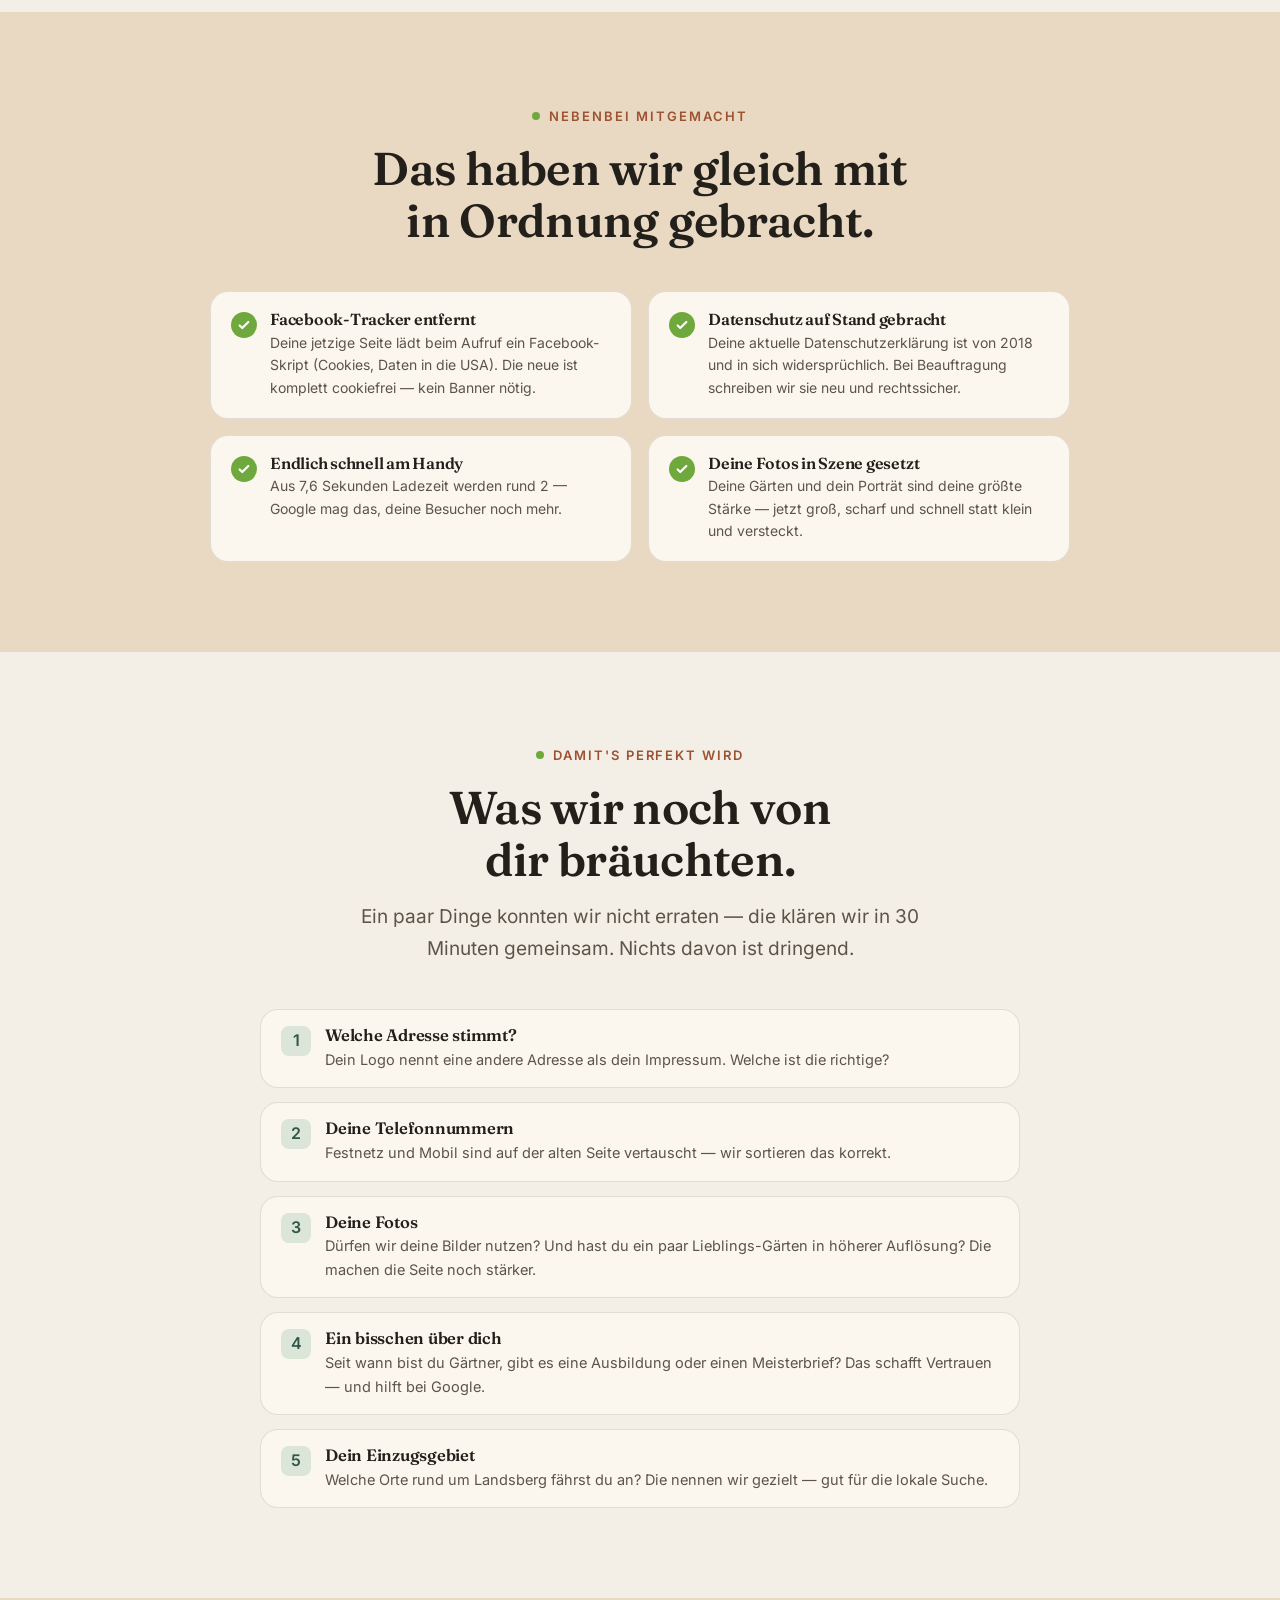
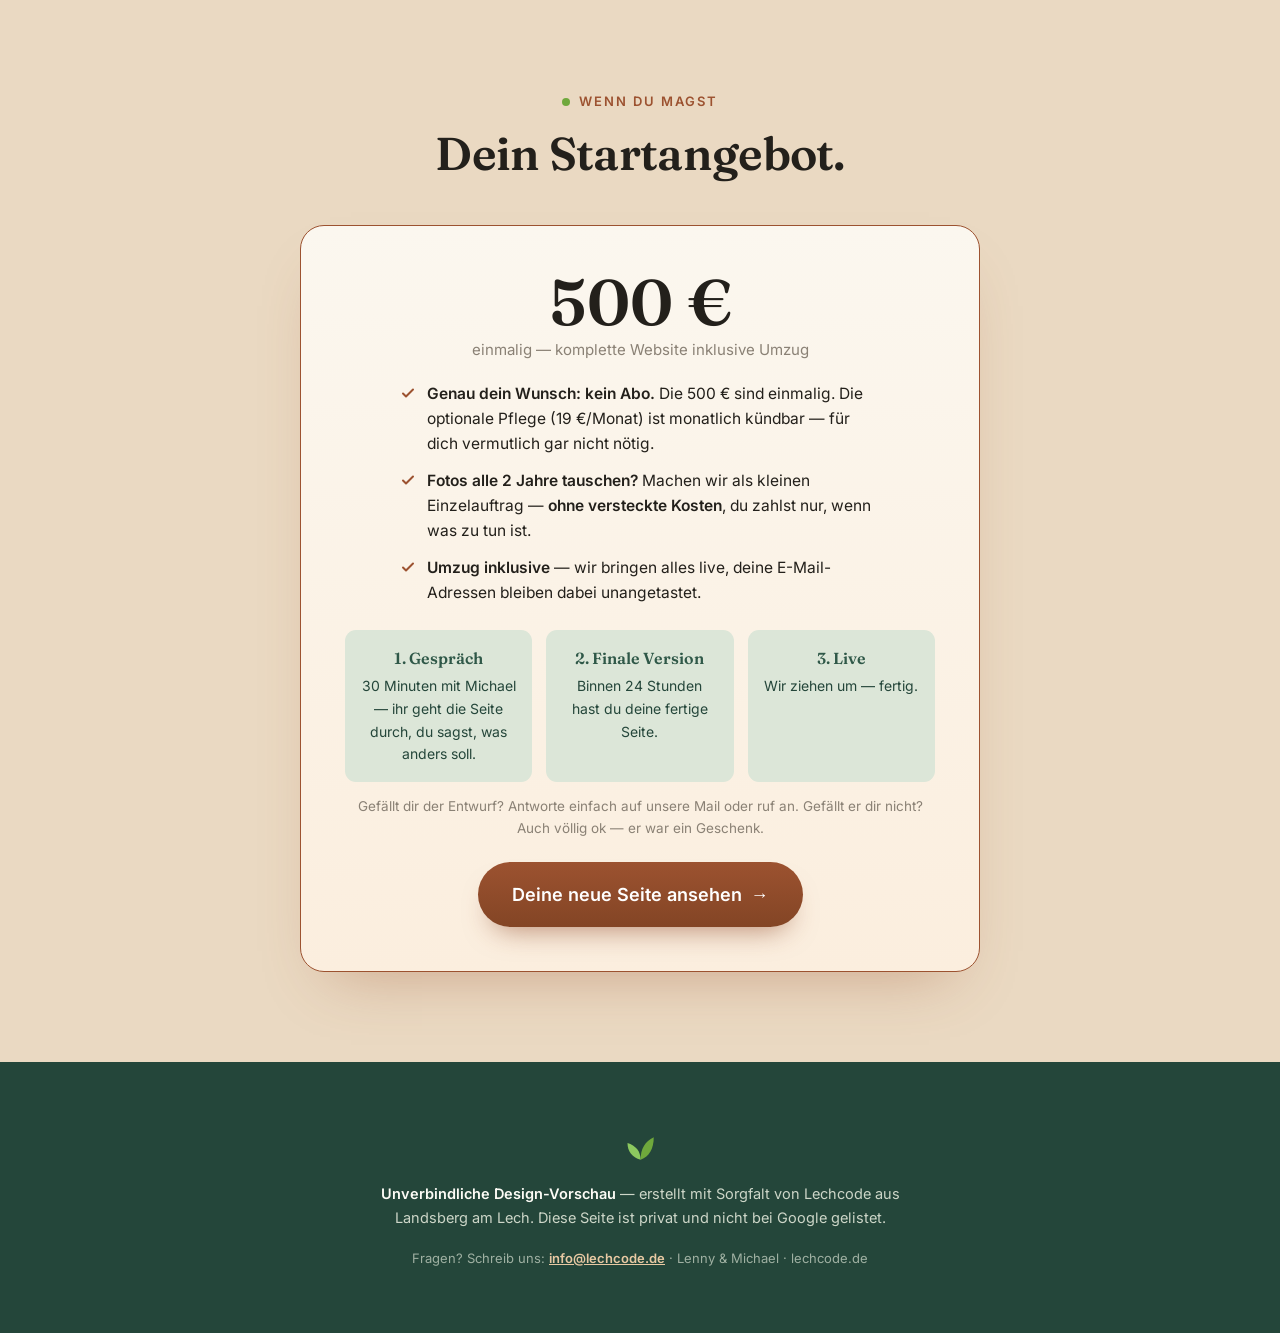
==== commit cd6bf8b9: "Portrait ganzes Bild ohne Crop + WhatsApp-OG fuer beide Seiten - about-Portrait: object-fit:cover + " ====
--- a/vorschau.html
+++ b/vorschau.html
@@ -12,7 +12,10 @@
   <meta property="og:description" content="Schau dir die Vorschau an: schneller, gefunden, ohne Abo. Ein Geschenk von Lechcode aus Landsberg." />
   <meta property="og:type" content="website" />
   <meta property="og:locale" content="de_DE" />
+  <meta property="og:url" content="https://lechcode.github.io/gartenbau-landsberg-vorschau/vorschau.html" />
   <meta property="og:image" content="https://lechcode.github.io/gartenbau-landsberg-vorschau/assets/og.jpg" />
+  <meta property="og:image:width" content="1200" />
+  <meta property="og:image:height" content="630" />
   <meta name="theme-color" content="#2F5848" />
   <link rel="icon" href="data:image/svg+xml,%3Csvg xmlns='http://www.w3.org/2000/svg' viewBox='0 0 64 64'%3E%3Crect width='64' height='64' rx='15' fill='%232F5848'/%3E%3Cpath d='M32 50 C 32 34, 38 24, 50 18 C 50 34, 44 46, 32 50 Z' fill='%236FA83C'/%3E%3Cpath d='M32 50 C 32 38, 26 30, 16 26 C 16 38, 22 47, 32 50 Z' fill='%238CC95F'/%3E%3C/svg%3E" />
   <link rel="stylesheet" href="assets/fonts.css">
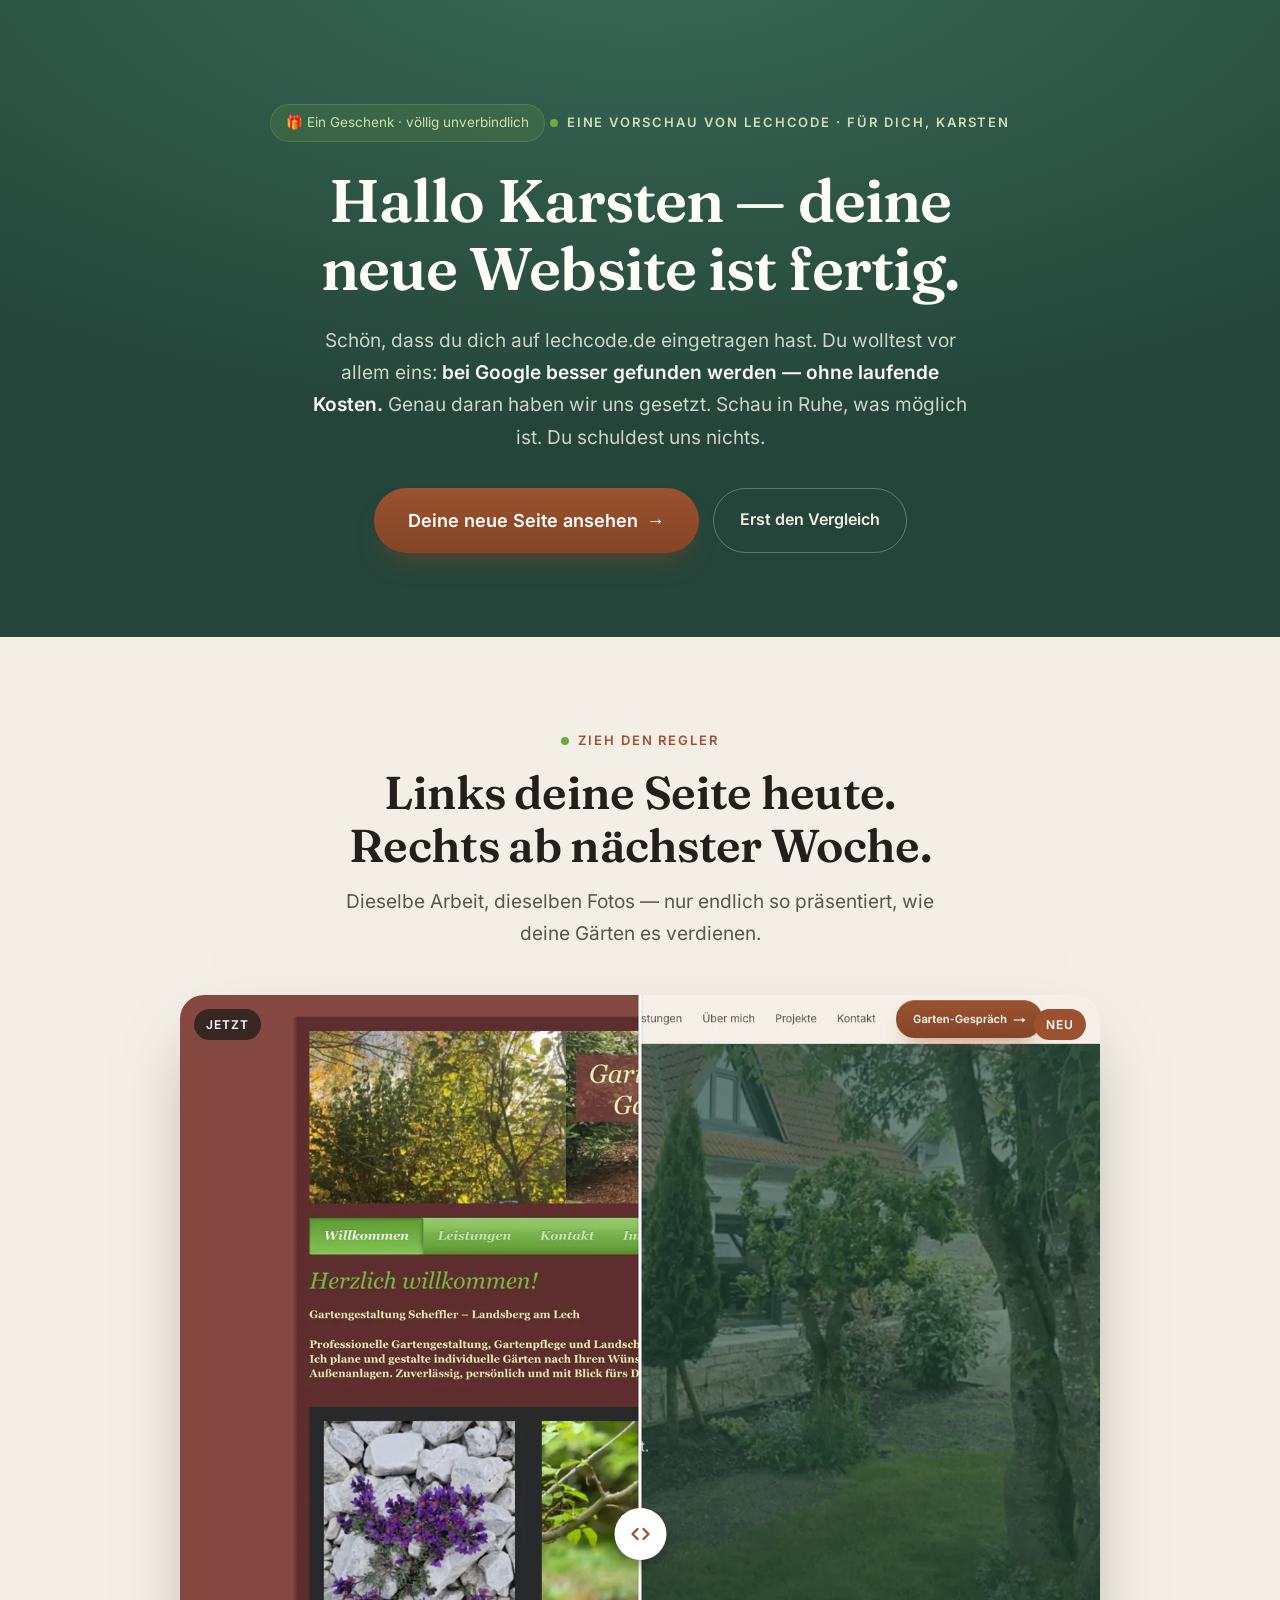
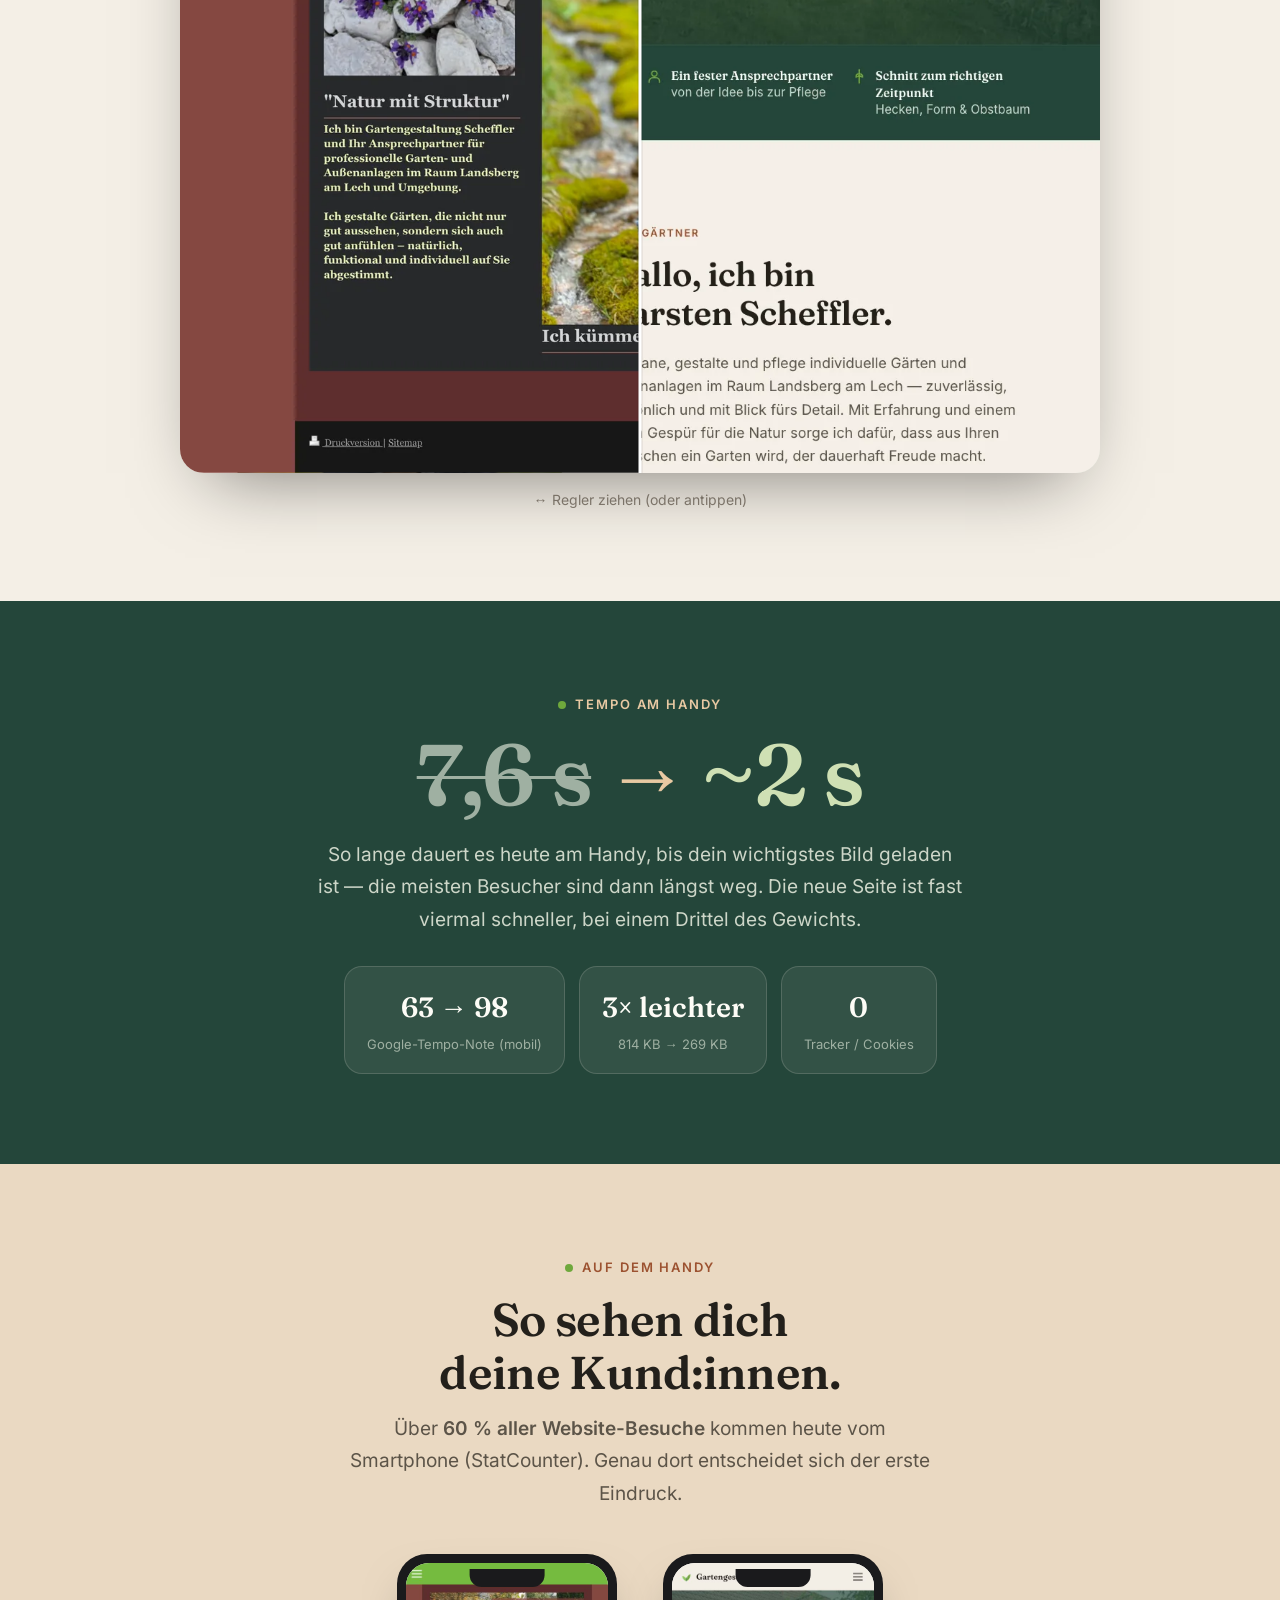
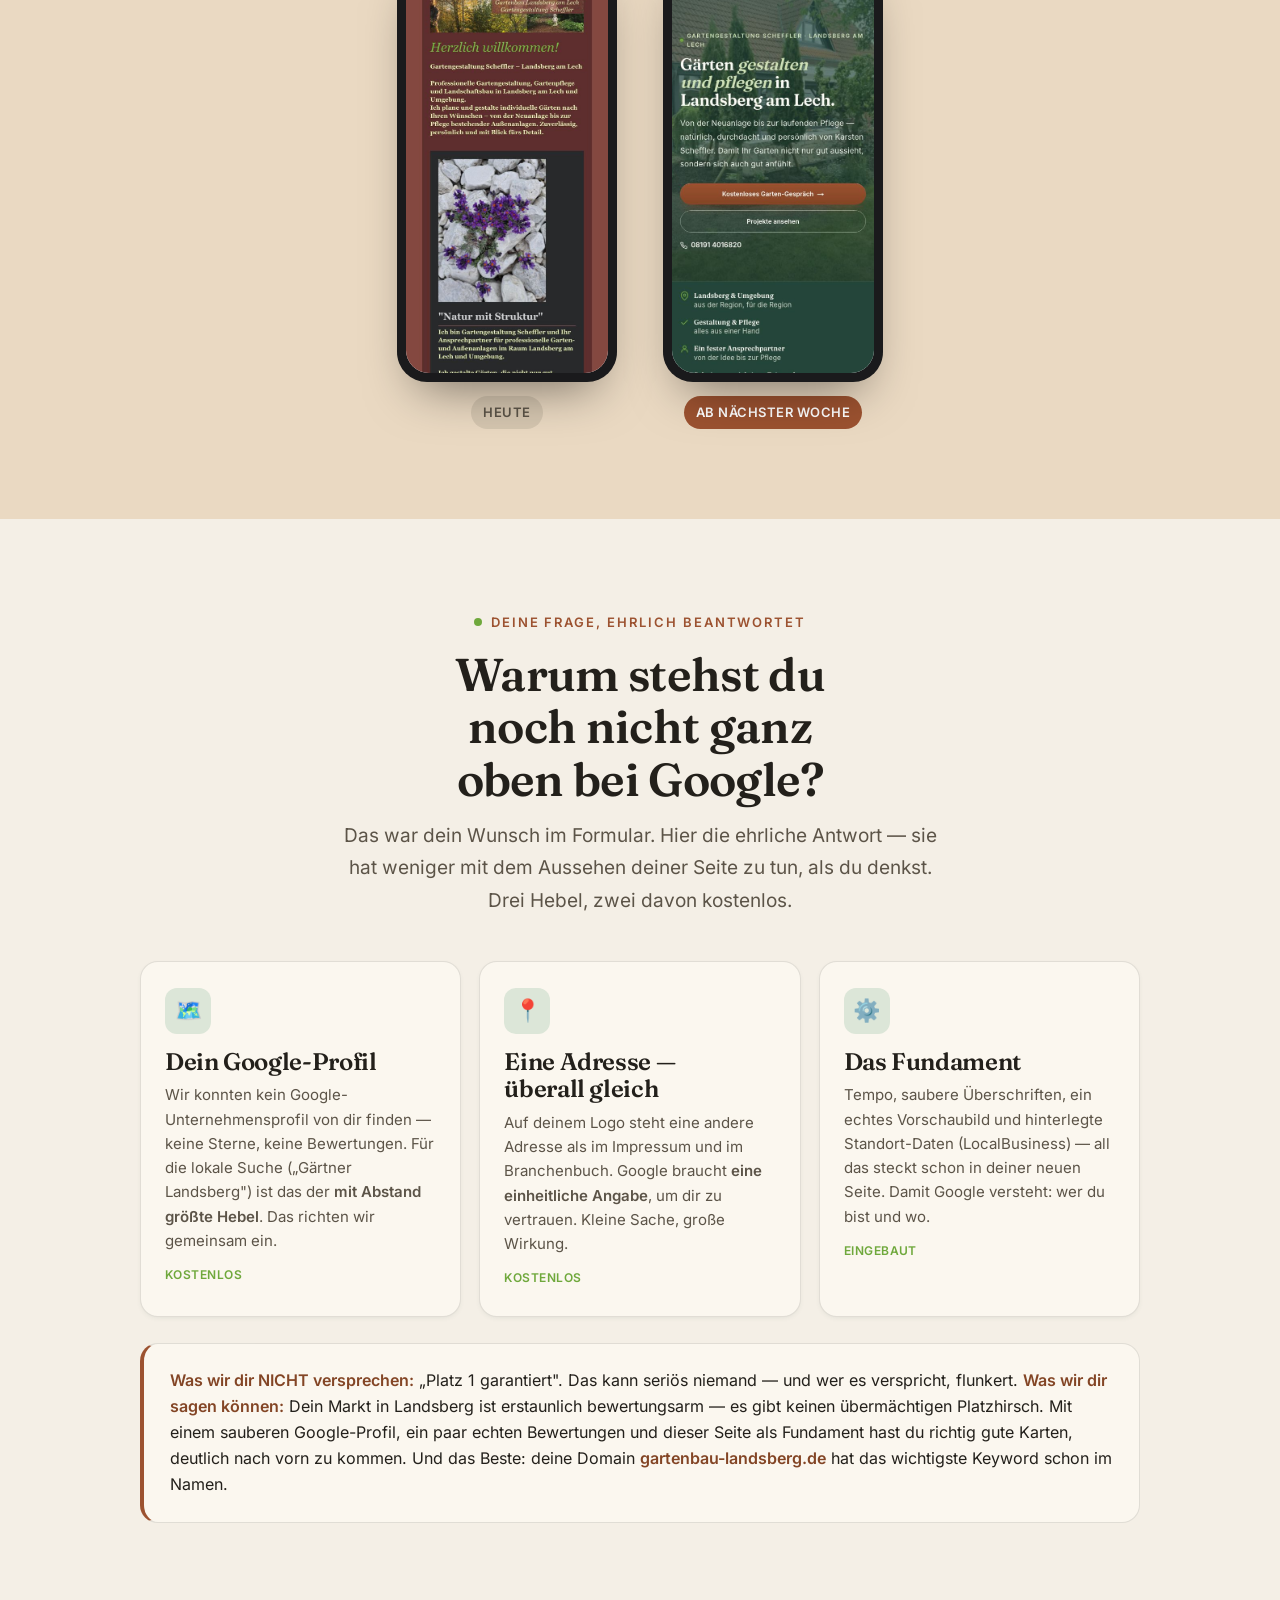
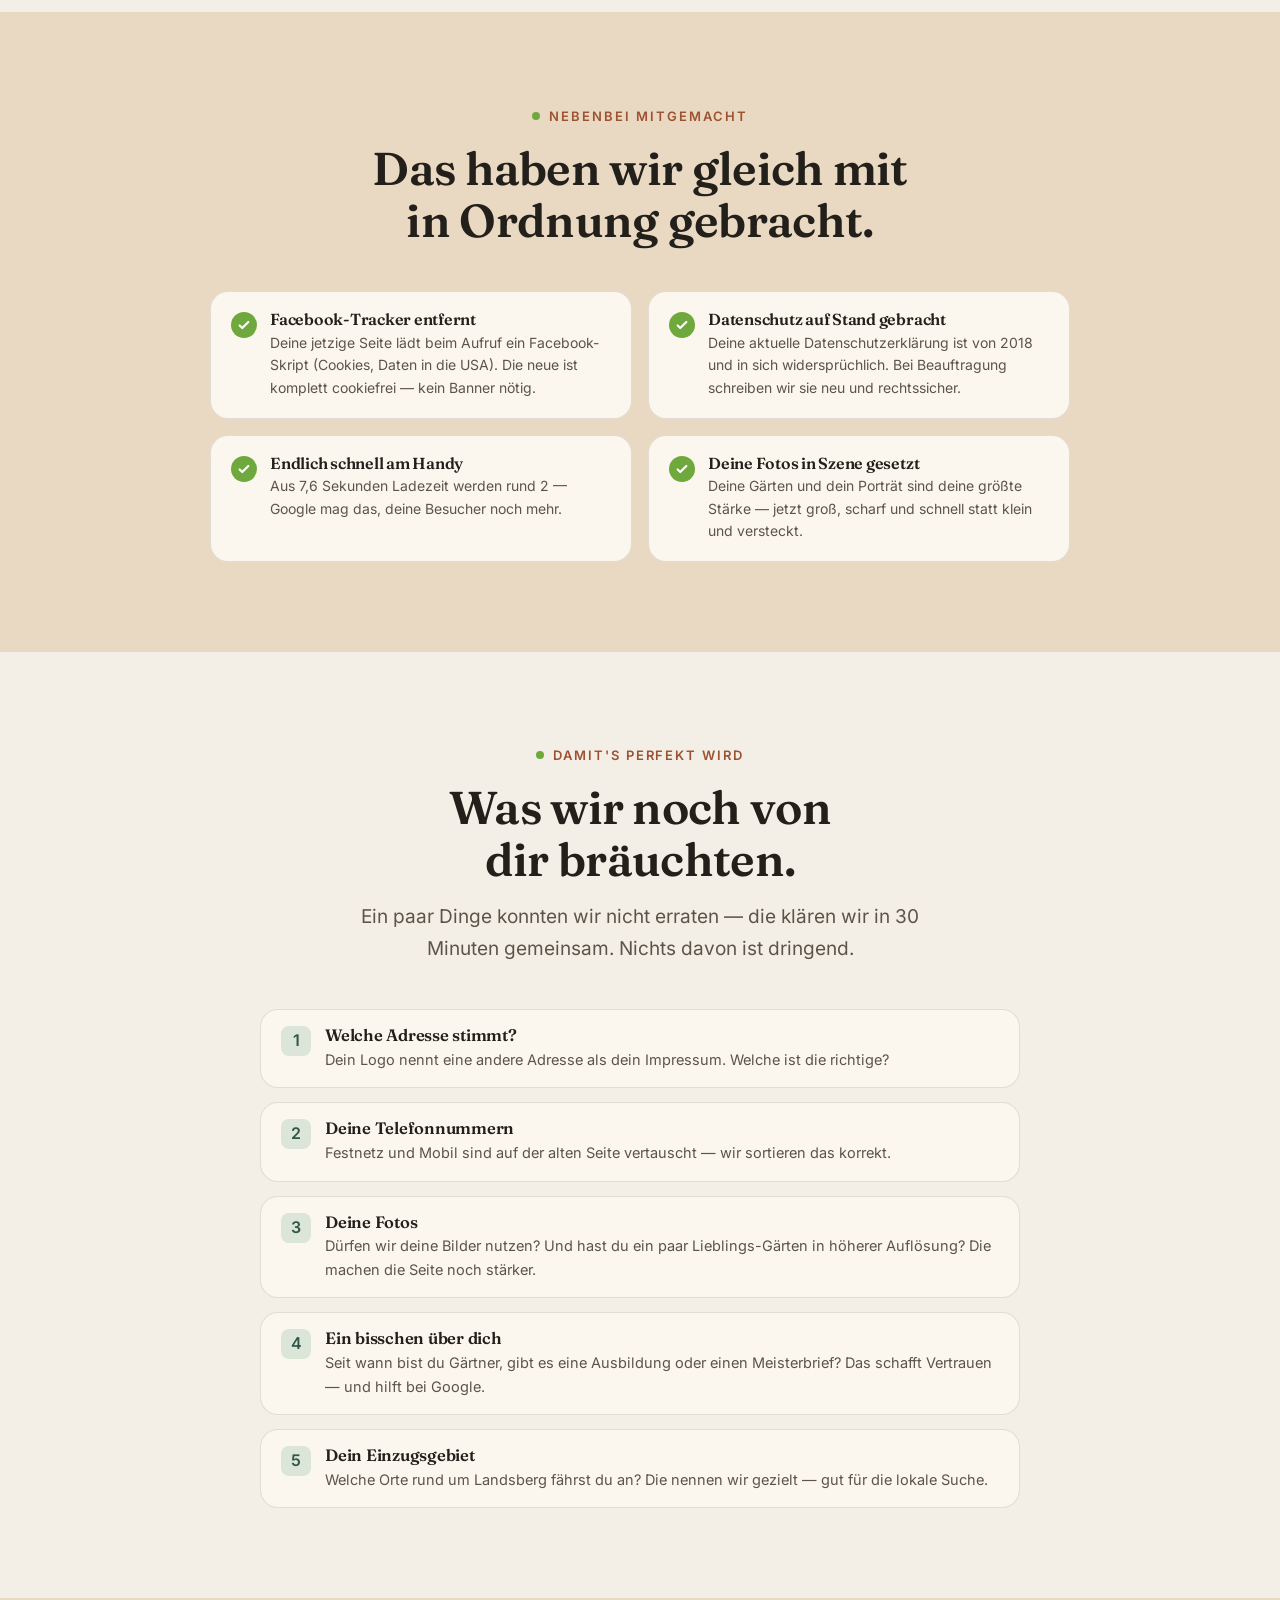
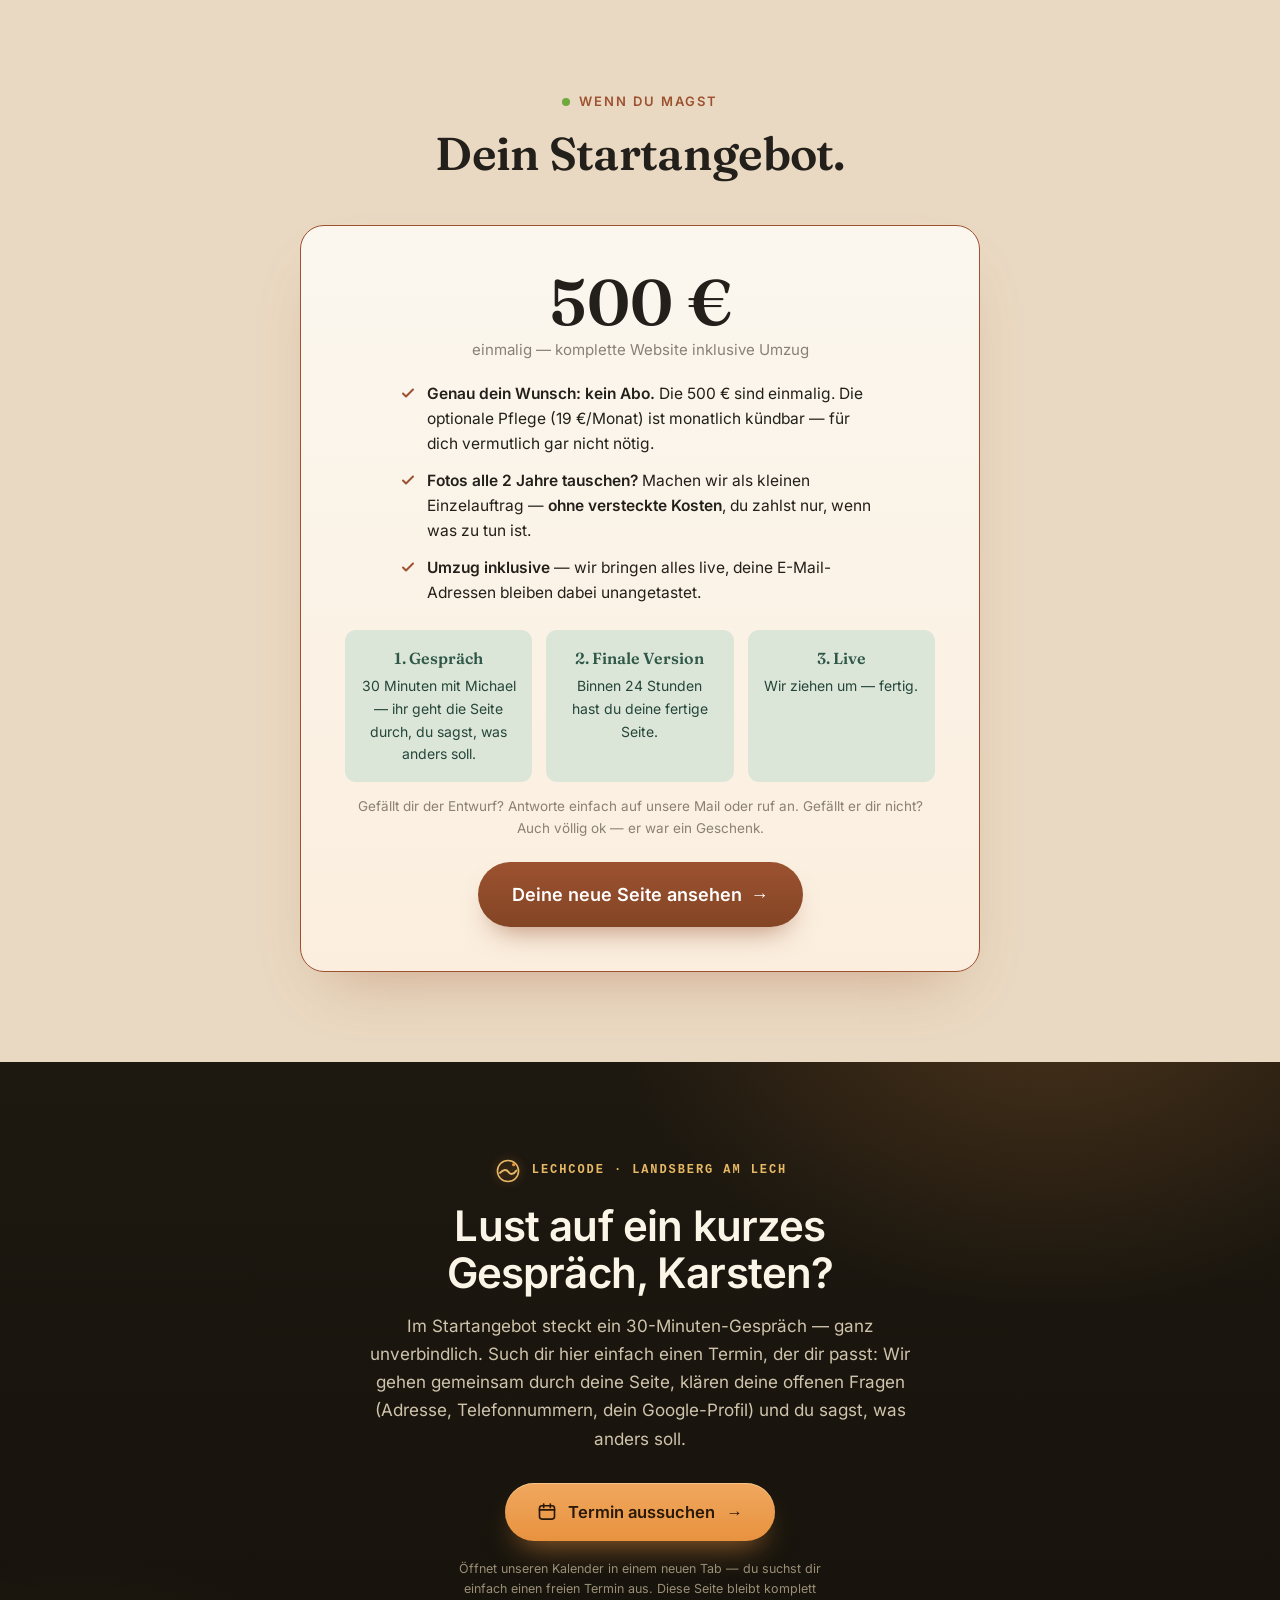
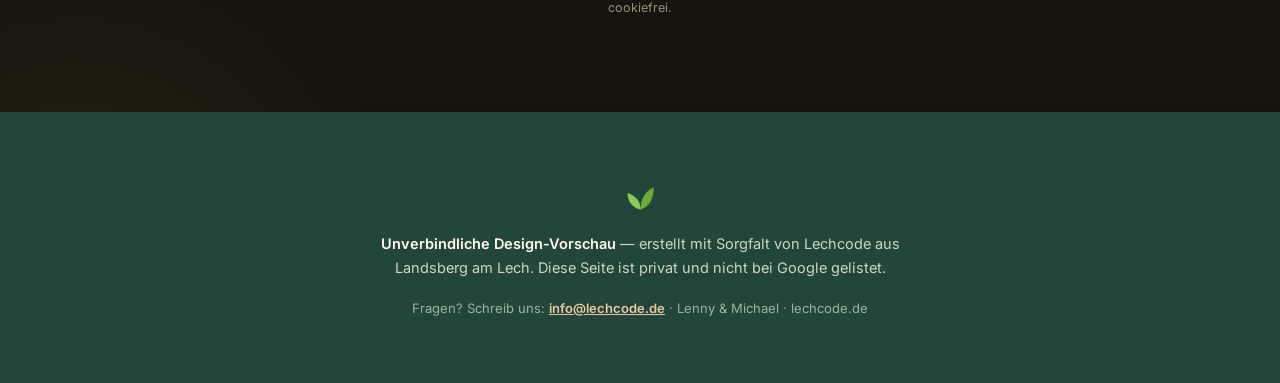
==== commit 3a78157d: "Termin-Buchung: cookiefreier Lechcode-Button (Google-Kalender in neuem Tab) Co-Authored-By: Claude O" ====
--- a/vorschau.html
+++ b/vorschau.html
@@ -316,6 +316,42 @@
     </div>
   </section>
 
+  <!-- ╭─ LECHCODE · Termin buchen — cookiefrei: Button öffnet die Google-Terminseite in neuem Tab (keine externen Skripte/Cookies auf dieser Seite) ─╮ -->
+  <style>
+    .lcbook{background:radial-gradient(58vmax 42vmax at 82% -12%,rgba(232,146,63,.22),transparent 60%),radial-gradient(46vmax 40vmax at 6% 120%,rgba(231,185,100,.10),transparent 56%),linear-gradient(180deg,#1d1810,#16130c);color:#f4ecdc;text-align:center;padding:clamp(54px,8vw,94px) clamp(20px,5vw,32px);font-family:"Space Grotesk","Inter",-apple-system,"Segoe UI",Roboto,Helvetica,Arial,sans-serif;}
+    .lcbook *{box-sizing:border-box;}
+    .lcbook-in{width:min(600px,100%);margin-inline:auto;}
+    .lcbook-eyebrow{display:inline-flex;align-items:center;gap:9px;font-family:ui-monospace,"JetBrains Mono","SF Mono",Menlo,monospace;font-size:12px;font-weight:600;letter-spacing:.16em;text-transform:uppercase;color:#e7b964;margin-bottom:16px;}
+    .lcbook-mark{width:30px;height:30px;flex:none;filter:drop-shadow(0 0 5px rgba(232,146,63,.45));}
+    .lcbook-h{font-family:inherit;font-weight:700;font-size:clamp(27px,4vw,42px);line-height:1.12;letter-spacing:-.02em;color:#fbf5e8;margin:0;}
+    .lcbook-p{font-family:inherit;font-size:clamp(15px,.5vw + 14px,17px);line-height:1.66;color:#cfc3ac;max-width:50ch;margin:16px auto 0;}
+    .lcbook-btn{display:inline-flex;align-items:center;justify-content:center;gap:11px;margin-top:30px;text-decoration:none;cursor:pointer;border:0;background:linear-gradient(180deg,#f0a85e,#e8923f);color:#2a1808;font-family:inherit;font-weight:700;font-size:16.5px;padding:16px 32px;border-radius:999px;min-height:52px;box-shadow:inset 0 1px 0 rgba(255,220,170,.55),0 16px 30px -12px rgba(232,146,63,.6);transition:transform .26s cubic-bezier(.22,.61,.36,1),box-shadow .26s;}
+    .lcbook-btn:hover{transform:translateY(-2px);box-shadow:inset 0 1px 0 rgba(255,220,170,.55),0 22px 40px -14px rgba(232,146,63,.72);}
+    .lcbook-btn:active{transform:translateY(0);}
+    .lcbook-btn:focus-visible{outline:none;box-shadow:0 0 0 3px #16130c,0 0 0 6px rgba(232,146,63,.65);}
+    .lcbook-btn svg{width:20px;height:20px;flex:none;}
+    .lcbook-arr{transition:transform .25s cubic-bezier(.22,.61,.36,1);}
+    .lcbook-btn:hover .lcbook-arr{transform:translateX(4px);}
+    .lcbook-note{font-family:inherit;font-size:12.5px;line-height:1.55;color:#9a8e76;max-width:46ch;margin:18px auto 0;}
+    @media (prefers-reduced-motion:reduce){.lcbook-btn,.lcbook-arr{transition:none;}}
+  </style>
+  <section class="lcbook" aria-labelledby="lcbook-h">
+    <div class="lcbook-in">
+      <span class="lcbook-eyebrow">
+        <svg class="lcbook-mark" viewBox="0 0 64 64" fill="none" aria-hidden="true"><circle cx="32" cy="32" r="22.5" stroke="#e7b964" stroke-width="3.4"/><path d="M15 36 C22 28 29 28 33 34 C37 40 44 40 50 31" stroke="#e7b964" stroke-width="4.2" stroke-linecap="round" stroke-linejoin="round"/><circle cx="44" cy="18.5" r="3.4" fill="#e8923f"/></svg>
+        Lechcode · Landsberg am Lech
+      </span>
+      <h2 class="lcbook-h" id="lcbook-h">Lust auf ein kurzes Gespräch, Karsten?</h2>
+      <p class="lcbook-p">Im Startangebot steckt ein 30-Minuten-Gespräch — ganz unverbindlich. Such dir hier einfach einen Termin, der dir passt: Wir gehen gemeinsam durch deine Seite, klären deine offenen Fragen (Adresse, Telefonnummern, dein Google-Profil) und du sagst, was anders soll.</p>
+      <a class="lcbook-btn" href="https://calendar.google.com/calendar/appointments/schedules/AcZssZ1vusFYCV6O45i109a0J5ruEFtWCT7iFsq5t4Mb2KvQmNhdkMtlddml9dx5V2jButjV2SUGapFg?gv=true" target="_blank" rel="noopener noreferrer">
+        <svg viewBox="0 0 24 24" fill="none" aria-hidden="true"><rect x="3" y="4.5" width="18" height="16" rx="3" stroke="#2a1808" stroke-width="2"/><path d="M3 9.5h18M8 2.5v4M16 2.5v4" stroke="#2a1808" stroke-width="2" stroke-linecap="round"/></svg>
+        Termin aussuchen
+        <span class="lcbook-arr" aria-hidden="true">→</span>
+      </a>
+      <p class="lcbook-note">Öffnet unseren Kalender in einem neuen Tab — du suchst dir einfach einen freien Termin aus. Diese Seite bleibt komplett cookiefrei.</p>
+    </div>
+  </section>
+
   <!-- 9 · FOOTER -->
   <footer>
     <div class="narrow">
